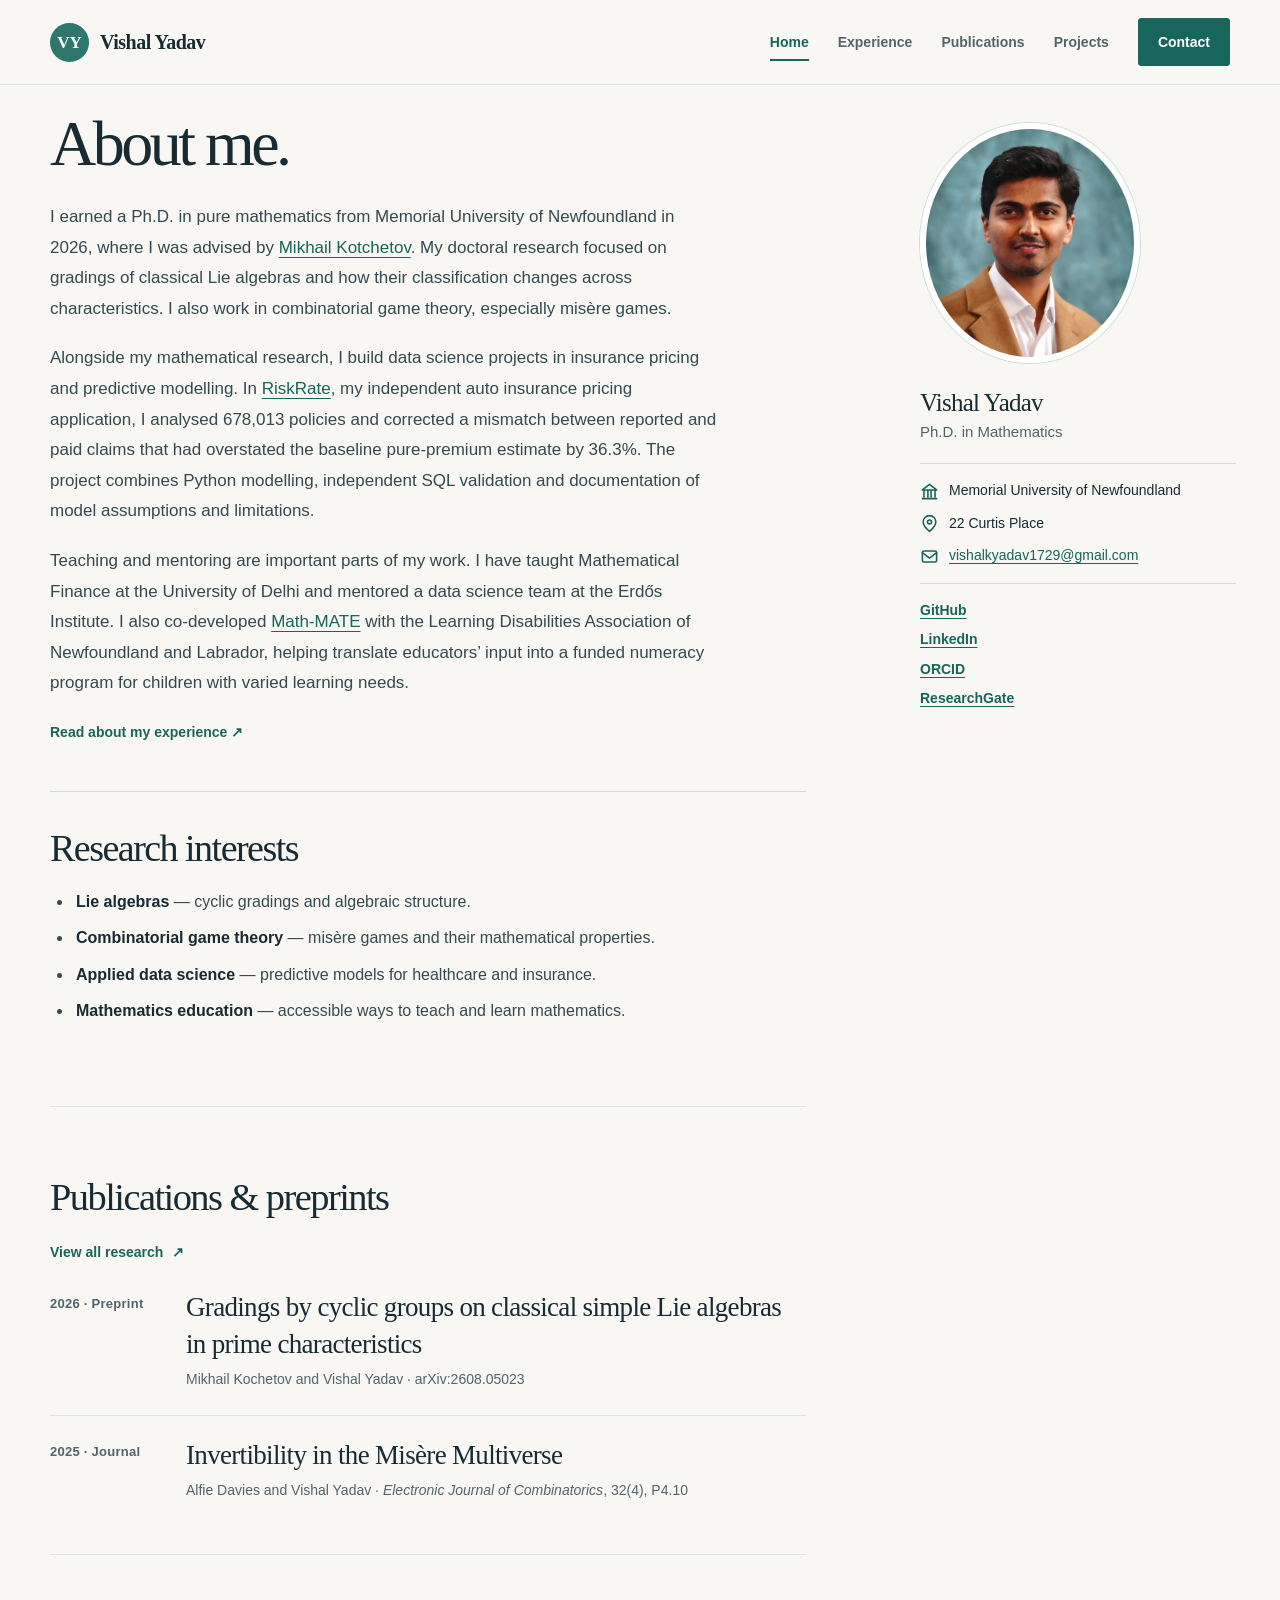
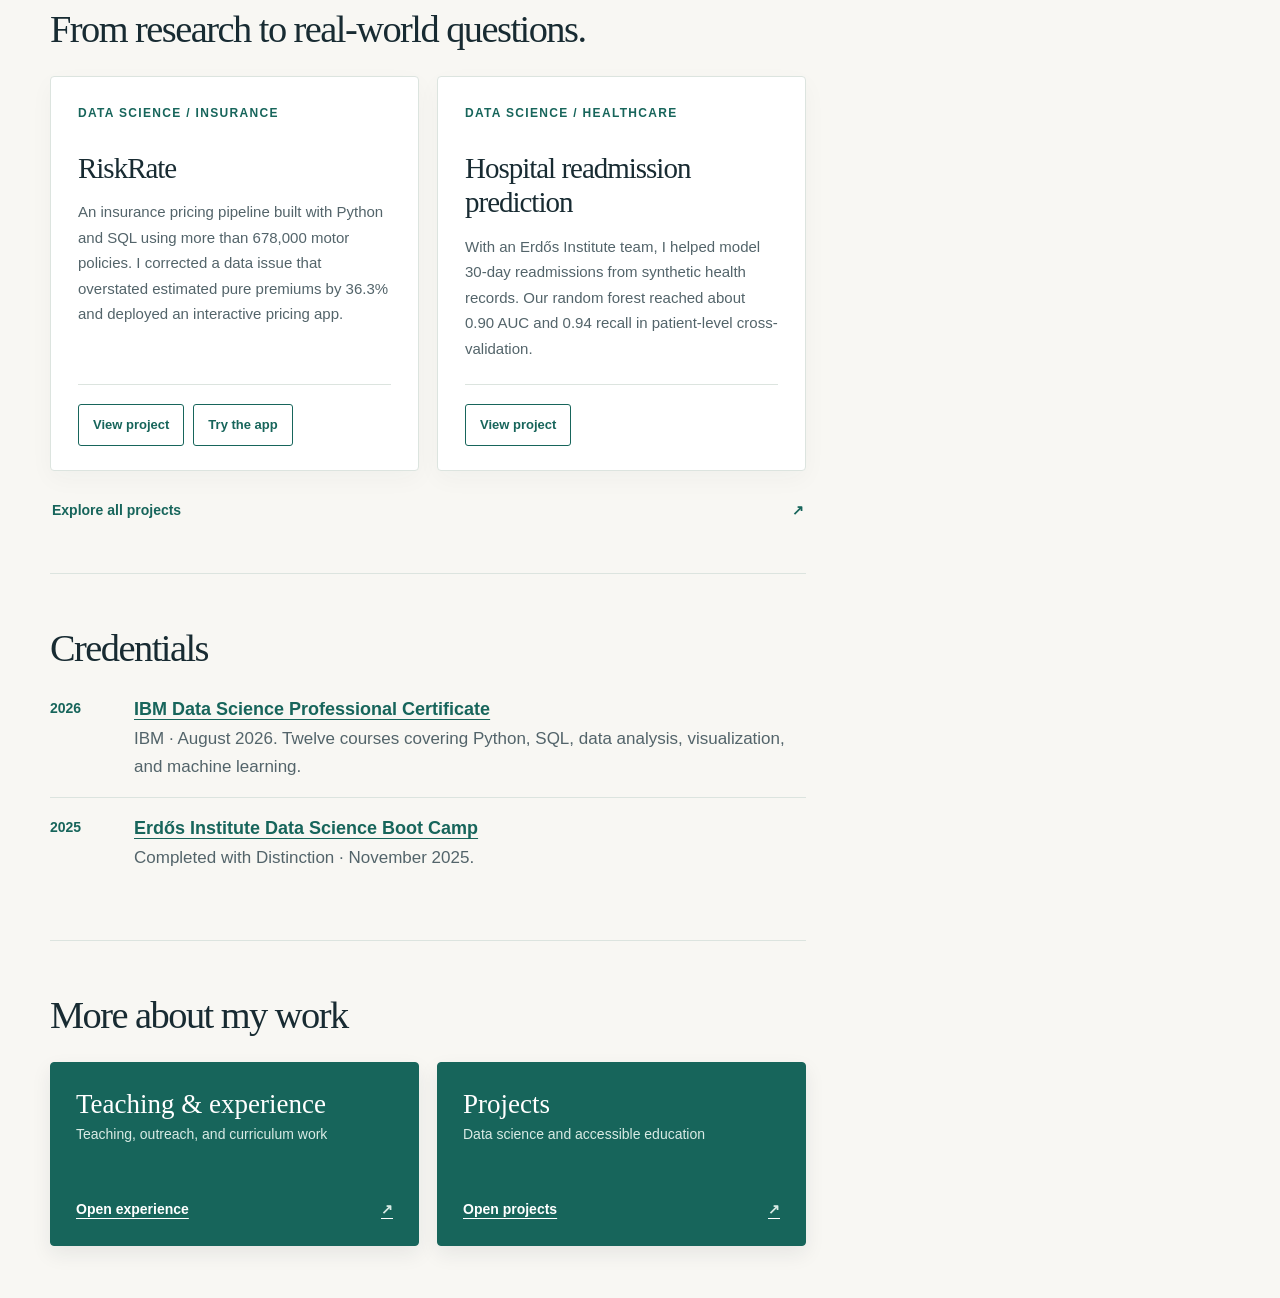
==== index.html @ 4043a249 "commit" ====
<!doctype html>
<html lang="en">
<head>
  <meta charset="utf-8">
  <meta name="viewport" content="width=device-width, initial-scale=1">
  <meta name="description" content="Vishal Yadav is a mathematics researcher, educator, and data scientist working across Lie algebras, game theory, healthcare, and insurance.">
  <title>Vishal Yadav | Mathematics, Data Science &amp; Education</title>
  <meta name="theme-color" content="#f8f7f3">
  <link rel="stylesheet" href="academic.css?v=20261028-right-profile">
</head>
<body>
  <a class="skip-link" href="#main">Skip to content</a>
  <header class="site-header">
    <div class="header-inner container">
      <a class="brand" href="index.html" aria-label="Vishal Yadav, home"><span class="brand-mark">VY</span><span class="brand-name">Vishal Yadav</span></a>
      <nav class="main-nav" aria-label="Main navigation">
        <a href="index.html" aria-current="page">Home</a>
        <a href="about.html">Experience</a>
        <a href="education.html">Publications</a>
        <a href="projects.html">Projects</a>
        <a class="nav-contact" href="contact.html">Contact</a>
      </nav>
    </div>
  </header>

  <main id="main">
    <div class="home-layout container">
        <aside class="hero-profile" aria-label="Vishal Yadav's profile and contact details">
          <figure class="hero-portrait"><img src="vish.jpg" alt="Portrait of Vishal Yadav" width="240" height="240" fetchpriority="high"></figure>
          <div class="hero-profile-details">
            <h2>Vishal Yadav</h2>
            <p class="profile-degree">Ph.D. in Mathematics</p>
            <ul class="profile-facts">
              <li><svg viewBox="0 0 24 24" aria-hidden="true"><path d="m3 10 9-7 9 7M3 10h18M5 10v9m5-9v9m4-9v9m5-9v9M3 21h18"/></svg><span>Memorial University of Newfoundland</span></li>
              <li><svg viewBox="0 0 24 24" aria-hidden="true"><path d="M20 10c0 5-8 12-8 12S4 15 4 10a8 8 0 1 1 16 0Z"/><circle cx="12" cy="10" r="2.5"/></svg><span>22 Curtis Place</span></li>
              <li><svg viewBox="0 0 24 24" aria-hidden="true"><rect x="3" y="5" width="18" height="14" rx="2"/><path d="m3 7 9 7 9-7"/></svg><a href="mailto:vishalkyadav1729@gmail.com">vishalkyadav1729@gmail.com</a></li>
            </ul>
            <nav class="profile-social" aria-label="Online profiles">
              <a href="https://github.com/vishalyadav1729" target="_blank" rel="noopener noreferrer">GitHub</a>
              <a href="https://www.linkedin.com/in/vishal-yadav1729/" target="_blank" rel="noopener noreferrer">LinkedIn</a>
              <a href="https://orcid.org/0009-0005-4583-9429" target="_blank" rel="noopener noreferrer">ORCID</a>
              <a href="https://www.researchgate.net/profile/Vishal-Yadav-47" target="_blank" rel="noopener noreferrer">ResearchGate</a>
            </nav>
          </div>
        </aside>
      <div class="home-content">
        <section class="hero-wrap" aria-labelledby="about-title">
          <div class="hero">
        <div class="hero-copy">
          <h1 id="about-title">About me.</h1>
          <div class="hero-bio">
            <p>I earned a Ph.D. in pure mathematics from Memorial University of Newfoundland in 2026, where I was advised by <a href="https://www.math.mun.ca/~mikhail/" target="_blank" rel="noopener noreferrer">Mikhail Kotchetov</a>. My doctoral research focused on gradings of classical Lie algebras and how their classification changes across characteristics. I also work in combinatorial game theory, especially misère games.</p>
            <p>Alongside my mathematical research, I build data science projects in insurance pricing and predictive modelling. In <a href="https://riskrate.streamlit.app/" target="_blank" rel="noopener noreferrer">RiskRate</a>, my independent auto insurance pricing application, I analysed 678,013 policies and corrected a mismatch between reported and paid claims that had overstated the baseline pure-premium estimate by 36.3%. The project combines Python modelling, independent SQL validation and documentation of model assumptions and limitations.</p>
            <p>Teaching and mentoring are important parts of my work. I have taught Mathematical Finance at the University of Delhi and mentored a data science team at the Erdős Institute. I also co-developed <a href="https://mathmate.ldanl.ca/" target="_blank" rel="noopener noreferrer">Math-MATE</a> with the Learning Disabilities Association of Newfoundland and Labrador, helping translate educators’ input into a funded numeracy program for children with varied learning needs.</p>
          </div>
          <a class="text-link hero-more" href="about.html">Read about my experience <span aria-hidden="true">↗</span></a>
          <section class="hero-interests" aria-labelledby="interests-title">
            <h2 id="interests-title">Research interests</h2>
            <ul>
              <li><strong>Lie algebras</strong> — cyclic gradings and algebraic structure.</li>
              <li><strong>Combinatorial game theory</strong> — misère games and their mathematical properties.</li>
              <li><strong>Applied data science</strong> — predictive models for healthcare and insurance.</li>
              <li><strong>Mathematics education</strong> — accessible ways to teach and learn mathematics.</li>
            </ul>
          </section>
        </div>
          </div>
        </section>

    <div class="home-container">
      <section class="home-section" aria-labelledby="publications-title">
        <div class="section-aside"><h2 id="publications-title">Publications &amp; preprints</h2><a class="aside-link" href="education.html">View all research <span aria-hidden="true">↗</span></a></div>
        <div class="section-main publication-list"><article class="publication-row"><span class="publication-date">2026 · Preprint</span><div><h3><a href="https://arxiv.org/abs/2608.05023" target="_blank" rel="noopener noreferrer">Gradings by cyclic groups on classical simple Lie algebras in prime characteristics</a></h3><p>Mikhail Kochetov and Vishal Yadav · arXiv:2608.05023</p></div></article><article class="publication-row"><span class="publication-date">2025 · Journal</span><div><h3><a href="https://www.combinatorics.org/ojs/index.php/eljc/article/view/v32i4p10" target="_blank" rel="noopener noreferrer">Invertibility in the Misère Multiverse</a></h3><p>Alfie Davies and Vishal Yadav · <i>Electronic Journal of Combinatorics</i>, 32(4), P4.10</p></div></article></div>
      </section>

      <section class="home-section work-section" id="selected-work" aria-labelledby="work-title">
        <div class="section-aside"><h2 id="work-title">From research to real-world questions.</h2></div>
        <div class="section-main work-grid">
          <article class="work-card"><p class="card-type">Data science / Insurance</p><h3>RiskRate</h3><p>An insurance pricing pipeline built with Python and SQL using more than 678,000 motor policies. I corrected a data issue that overstated estimated pure premiums by 36.3% and deployed an interactive pricing app.</p><div class="card-links"><a class="button button-secondary" href="https://github.com/vishalyadav1729/auto-insurance-pricing" target="_blank" rel="noopener noreferrer">View project</a><a class="button button-secondary" href="https://riskrate.streamlit.app/" target="_blank" rel="noopener noreferrer">Try the app</a></div></article>
          <article class="work-card"><p class="card-type">Data science / Healthcare</p><h3>Hospital readmission prediction</h3><p>With an Erdős Institute team, I helped model 30-day readmissions from synthetic health records. Our random forest reached about 0.90 AUC and 0.94 recall in patient-level cross-validation.</p><div class="card-links"><a class="button button-secondary" href="https://github.com/Erdos-Projects/fall-2025-patient-risk-identification" target="_blank" rel="noopener noreferrer">View project</a></div></article>
          <a class="work-more" href="projects.html"><span>Explore all projects</span><span aria-hidden="true">↗</span></a>
        </div>
      </section>

      <section class="home-section credentials-section" aria-labelledby="credentials-title">
        <div class="section-aside"><h2 id="credentials-title">Credentials</h2></div>
        <div class="section-main credential-list"><div><span class="credential-year">2026</span><p><strong><a href="https://coursera.org/share/ab4e0356fe9e3edccf27f408b512e5dd" target="_blank" rel="noopener noreferrer">IBM Data Science Professional Certificate</a></strong><br>IBM · August 2026. Twelve courses covering Python, SQL, data analysis, visualization, and machine learning.</p></div><div><span class="credential-year">2025</span><p><strong><a href="https://www.erdosinstitute.org/certificates/fall-2025/data-science-boot-camp/vishal-yadav/96dfc7ea-9feb-4738-9ed8-773807571219" target="_blank" rel="noopener noreferrer">Erdős Institute Data Science Boot Camp</a></strong><br>Completed with Distinction · November 2025.</p></div></div>
      </section>

      <section class="home-section explore-section" aria-labelledby="explore-title">
        <div class="section-aside"><h2 id="explore-title">More about my work</h2></div>
        <div class="section-main more-links">
          <a href="about.html"><strong>Teaching &amp; experience</strong><span>Teaching, outreach, and curriculum work</span><span class="more-link-action">Open experience <span aria-hidden="true">↗</span></span></a>
          <a href="projects.html"><strong>Projects</strong><span>Data science and accessible education</span><span class="more-link-action">Open projects <span aria-hidden="true">↗</span></span></a>
        </div>
      </section>

    </div>
      </div>
    </div>

  </main>

</body>
</html>
---- academic.css ----
:root {
  --ink: #1e2b32;
  --muted: #52626b;
  --accent: #21665f;
  --line: #dce4e3;
  --soft: #f5f8f7;
  --serif: Georgia, "Times New Roman", serif;
  --sans: -apple-system, BlinkMacSystemFont, "Segoe UI", Arial, sans-serif;
}

* { box-sizing: border-box; }
html { scroll-behavior: smooth; scroll-padding-top: 100px; }
body { margin: 0; background: #fff; color: var(--ink); font-family: var(--sans); font-size: 17px; line-height: 1.65; }
a { color: var(--accent); }
a:hover { color: #164c47; }
img { max-width: 100%; }
.container { width: min(100% - 40px, 1080px); margin-inline: auto; }
:focus-visible { outline: 3px solid #d5a645; outline-offset: 3px; }
.skip-link { position: absolute; left: 16px; top: -60px; z-index: 20; padding: 9px 12px; color: #fff; background: var(--ink); }
.skip-link:focus { top: 12px; }

.site-header { border-bottom: 1px solid var(--line); background: #fff; }
.header-inner { min-height: 76px; display: flex; justify-content: space-between; align-items: center; gap: 28px; }
.brand { color: var(--ink); text-decoration: none; white-space: nowrap; }
.brand-mark { display: none; }
.brand-name { font-family: var(--serif); font-size: 23px; font-weight: 700; letter-spacing: -.025em; }
.main-nav { display: flex; flex-wrap: wrap; justify-content: flex-end; align-items: center; gap: 27px; }
.main-nav a { color: var(--muted); font-size: 14px; font-weight: 600; text-decoration: none; }
.main-nav a:hover, .main-nav a[aria-current="page"] { color: var(--accent); }
.main-nav .nav-contact { color: var(--accent); }

/* The home page follows a traditional academic profile: portrait, biography, papers. */
.home-container { padding-bottom: 68px; }
.academic-profile { display: grid; grid-template-columns: 200px minmax(0, 1fr); align-items: center; gap: 52px; padding: 62px 0 57px; }
.profile-photo { display: block; width: 200px; height: 250px; object-fit: cover; object-position: center 24%; border-radius: 4px; }
.profile-copy { max-width: 700px; }
h1, h2, h3, p { margin-top: 0; }
h1, h2, h3 { font-family: var(--serif); }
.profile-copy h1 { margin: 0 0 8px; font-size: clamp(43px, 5vw, 62px); font-weight: 400; letter-spacing: -.045em; line-height: 1.12; }
.profile-role { margin: 0 0 15px; color: var(--ink); font-size: 19px; font-weight: 600; }
.profile-summary { margin: 0 0 22px; color: var(--muted); font-size: 17px; }
.profile-links { display: flex; flex-wrap: wrap; gap: 20px; }
.profile-links a { font-size: 14px; font-weight: 700; text-underline-offset: 4px; }
.page-hero .profile-links a { font-size: 16px; }
.academic-section { display: grid; grid-template-columns: 200px minmax(0, 1fr); gap: 52px; padding: 39px 0 42px; border-top: 1px solid var(--line); }
.academic-section h2 { margin: 0; font-size: 27px; line-height: 1.3; font-weight: 400; }
.section-body { max-width: 760px; }
.section-body p { margin: 0 0 16px; color: #394950; line-height: 1.8; }
.section-body p a { text-underline-offset: 3px; }
.section-body p:last-child { margin-bottom: 0; }
.section-heading h2 { margin-bottom: 14px; }
.section-heading a { font-size: 14px; font-weight: 700; text-decoration: none; }
.section-heading a:hover { text-decoration: underline; }
.publication-row { display: grid; grid-template-columns: 85px minmax(0, 1fr); gap: 18px; padding: 0 0 23px; margin-bottom: 23px; border-bottom: 1px solid var(--line); }
.publication-row:last-child { margin-bottom: 0; border-bottom: 0; padding-bottom: 0; }
.publication-date { color: var(--muted); font-size: 14px; padding-top: 5px; }
.publication-row h3 { margin: 0 0 7px; font-size: 22px; font-weight: 400; line-height: 1.35; }
.publication-row h3 a { color: var(--ink); text-decoration: none; }
.publication-row h3 a:hover { color: var(--accent); text-decoration: underline; }
.publication-row p { margin: 0; font-size: 14px; color: var(--muted); line-height: 1.6; }
.more-links { display: grid; grid-template-columns: repeat(2, minmax(0, 1fr)); gap: 22px; }
.more-links a { display: flex; flex-direction: column; gap: 4px; color: var(--ink); text-decoration: none; }
.more-links a:hover strong { color: var(--accent); }
.more-links strong { font-family: var(--serif); font-size: 20px; font-weight: 400; }
.more-links span { color: var(--muted); font-size: 14px; }

/* Shared interior pages. */
.page-hero { padding: 57px 0 43px; border-bottom: 1px solid var(--line); }
.section-kicker { margin: 0 0 13px; color: var(--accent); font-size: 13px; font-weight: 700; letter-spacing: .14em; text-transform: uppercase; }
.page-title { max-width: 830px; margin: 0 0 17px; font-size: clamp(40px, 5vw, 58px); font-weight: 400; line-height: 1.14; letter-spacing: -.04em; }
.page-title em { color: var(--accent); font-weight: 400; }
.page-intro { max-width: 760px; margin: 0; color: var(--muted); font-size: 17px; line-height: 1.8; }
.page-content { padding-block: 47px 85px; }
.prose-grid { display: grid; grid-template-columns: 200px minmax(0, 1fr); gap: 52px; padding: 32px 0; border-bottom: 1px solid var(--line); }
.prose-grid:first-child { padding-top: 0; }
.prose-grid h2 { margin: 0; font-size: 27px; font-weight: 400; }
.prose-grid p { max-width: 760px; margin: 0 0 17px; color: #394950; line-height: 1.8; }
.experience-item { padding: 22px 0 18px; border-top: 1px solid var(--line); }
.experience-item:first-child { padding-top: 0; border-top: 0; }
.experience-item:last-child { padding-bottom: 0; }
.experience-item-head { display: flex; justify-content: space-between; align-items: baseline; gap: 8px 20px; }
.experience-item h3 { margin: 0 0 5px; font-size: 20px; font-weight: 400; line-height: 1.35; }
.experience-item-head span { flex: none; color: var(--muted); font-size: 13px; white-space: nowrap; }
.experience-item .experience-place { margin-bottom: 9px; color: var(--accent); font-size: 14px; font-weight: 600; }
.experience-item p:last-child { margin-bottom: 0; }
.text-link { display: inline-block; color: var(--accent); font-size: 14px; font-weight: 700; text-decoration: none; }
.text-link:hover { text-decoration: underline; }
.project-card .text-link { display: inline-flex; align-items: center; min-height: 44px; padding: 8px 14px; border: 1px solid var(--accent); border-radius: 4px; background: var(--soft); }
.project-card .text-link:hover { color: #fff; background: var(--accent); text-decoration: none; }
.publication-group { margin-bottom: 48px; }
.publication-group h2 { font-size: 30px; font-weight: 400; margin: 0 0 20px; }
.publication-entry { display: grid; grid-template-columns: 100px minmax(0, 1fr); gap: 23px; padding: 23px 0; border-top: 1px solid var(--line); }
.publication-entry:last-child { border-bottom: 1px solid var(--line); }
.entry-year { color: var(--muted); font-size: 14px; padding-top: 4px; }
.publication-entry h3 { margin: 0 0 8px; font-size: 23px; font-weight: 400; line-height: 1.35; }
.publication-entry h3 a { color: var(--ink); text-decoration: none; }
.publication-entry h3 a:hover { color: var(--accent); text-decoration: underline; }
.publication-entry p { margin: 0; color: var(--muted); font-size: 15px; }
.publication-entry .venue { margin-top: 5px; }
.project-grid { display: grid; grid-template-columns: repeat(2, minmax(0, 1fr)); gap: 34px; }
.project-card { padding: 0 0 24px; border-bottom: 1px solid var(--line); }
.project-card h2 { margin: 0 0 12px; font-size: 27px; font-weight: 400; line-height: 1.25; }
.project-card p:not(.section-kicker) { color: #394950; line-height: 1.8; }
.project-card p.project-award { margin: 0 0 12px; color: var(--accent); font-size: 14px; font-weight: 700; line-height: 1.5; }
.project-card p.project-award + p { margin-top: 0; }
.contact-page { min-height: 100vh; display: flex; flex-direction: column; }
.contact-page main { flex: 1; }
.contact-details { padding-top: 34px; }
.contact-primary { padding: 34px 38px 37px; background: var(--soft); border-left: 3px solid var(--accent); }
.contact-primary .section-kicker { margin-bottom: 8px; }
.contact-email { display: flex; justify-content: space-between; align-items: center; gap: 20px; width: 100%; color: var(--ink); font-family: var(--serif); font-size: clamp(27px, 3vw, 37px); text-decoration: none; }
.contact-email:hover { color: var(--accent); }
.contact-profiles { display: grid; grid-template-columns: repeat(2, minmax(0, 1fr)); gap: 18px; margin-top: 18px; }
.contact-profile { display: flex; justify-content: space-between; align-items: center; gap: 16px; padding: 23px 27px; border: 1px solid var(--line); color: var(--ink); text-decoration: none; }
.contact-profile:hover { border-color: var(--accent); color: var(--accent); }
.contact-profile strong { display: block; font-family: var(--serif); font-size: 24px; font-weight: 400; }
.contact-profile small { display: block; color: var(--muted); font-size: 14px; }


@media (max-width: 700px) {
  .container { width: min(100% - 32px, 1080px); }
  .header-inner { align-items: flex-start; flex-direction: column; gap: 8px; padding-block: 15px; }
  .main-nav { justify-content: flex-start; gap: 8px 14px; }
  .main-nav a { font-size: 13px; }
  .academic-profile { grid-template-columns: 140px minmax(0, 1fr); gap: 26px; padding: 42px 0; }
  .profile-photo { width: 140px; height: 175px; }
  .profile-copy h1 { font-size: 39px; }
  .profile-role { font-size: 16px; }
  .profile-summary { font-size: 15px; margin-bottom: 10px; }
  .academic-section, .prose-grid { grid-template-columns: 1fr; gap: 17px; padding-block: 30px; }
  .academic-section h2 { font-size: 25px; }
  .page-hero { padding-top: 42px; }
  .page-content { padding-block: 34px 65px; }
  .project-grid { grid-template-columns: 1fr; gap: 27px; }
  .contact-profiles { grid-template-columns: 1fr; }
}
@media (max-width: 480px) {
  .academic-profile { grid-template-columns: 110px minmax(0, 1fr); gap: 17px; align-items: start; }
  .profile-photo { width: 110px; height: 140px; }
  .profile-copy h1 { font-size: 32px; }
  .profile-links { gap: 7px 13px; }
  .profile-links a { font-size: 13px; }
  .contact-primary { padding: 25px; }
  .contact-email { gap: 12px; font-size: 22px; }
  .publication-row, .publication-entry { grid-template-columns: 1fr; gap: 6px; }
  .experience-item-head { flex-direction: column; align-items: flex-start; gap: 0; }
  .experience-item-head span { margin-bottom: 5px; }
  .more-links { grid-template-columns: 1fr; }
}
@media (prefers-reduced-motion: reduce) { html { scroll-behavior: auto; } }

/* 2026 portfolio refresh */
:root {
  --ink: #182b32;
  --muted: #53646a;
  --accent: #17655b;
  --line: #dce4df;
  --soft: #f1f5f0;
  --paper: #f8f7f3;
}
body { background: var(--paper); line-height: 1.6; }
.container { width: min(100% - 64px, 1180px); }
a { text-underline-offset: 4px; }

/* Navigation */
.site-header { position: sticky; top: 0; z-index: 10; background: var(--paper); }
.header-inner { min-height: 84px; }
.brand { display: inline-flex; align-items: center; gap: 11px; }
.brand-mark { display: flex; align-items: center; justify-content: center; flex: none; width: 39px; height: 39px; border-radius: 50%; background: #2d776c; color: #fff; font-family: var(--serif); font-size: 17px; font-weight: 700; line-height: 1; }
.brand-name { font-size: 20px; }
.main-nav { gap: 29px; }
.main-nav a { position: relative; font-size: 14px; font-weight: 600; }
.main-nav a[aria-current="page"]::after { content: ""; position: absolute; height: 2px; background: var(--accent); left: 0; right: 0; bottom: -8px; }
.main-nav .nav-contact { display: inline-flex; align-items: center; justify-content: center; min-height: 48px; padding: 11px 19px; border: 1px solid var(--accent); border-radius: 3px; background: var(--accent); color: #fff; }
.main-nav .nav-contact:hover { background: #104b44; color: #fff; }
.main-nav .nav-contact[aria-current="page"]::after { display: none; }

/* Homepage introduction */
.home-layout { display: grid; grid-template-columns: minmax(0, 1fr) 360px; align-items: start; gap: clamp(38px, 5vw, 70px); }
.home-content { grid-column: 1; grid-row: 1; min-width: 0; }
.hero-wrap { position: relative; border-bottom: 1px solid var(--line); }
.hero { position: relative; padding-block: 24px 82px; }
.eyebrow { margin: 0 0 22px; color: var(--accent); font-size: 13px; font-weight: 800; letter-spacing: .13em; line-height: 1.5; text-transform: uppercase; }
.hero-copy h1 { margin: 0 0 24px; font-size: clamp(48px, 5vw, 64px); font-weight: 400; line-height: 1.08; letter-spacing: -.055em; }
.hero-bio p { max-width: 670px; margin: 0 0 19px; color: #354a4e; font-size: 17px; line-height: 1.8; }
.hero-more { margin-top: 3px; }
.hero-interests { margin-top: 46px; padding-top: 34px; border-top: 1px solid #cbdcd4; }
.hero-interests .eyebrow { margin-bottom: 9px; }
.hero-interests h2 { margin: 0 0 17px; font-size: clamp(29px, 3vw, 38px); font-weight: 400; letter-spacing: -.04em; line-height: 1.2; }
.hero-interests ul { margin: 0; padding-left: 23px; }
.hero-interests li { padding-left: 3px; margin-bottom: 10px; color: #354a4e; font-size: 16px; line-height: 1.65; }
.hero-interests li:last-child { margin-bottom: 0; }
.hero-interests strong { color: var(--ink); }
.button { display: inline-flex; justify-content: center; align-items: center; gap: 24px; min-height: 48px; padding: 11px 19px; border: 1px solid var(--accent); border-radius: 3px; font-size: 14px; font-weight: 700; line-height: 1.35; text-decoration: none; transition: background-color .18s ease, color .18s ease, transform .18s ease; }
.button:hover { transform: translateY(-2px); }
.button-primary { background: var(--accent); color: #fff; }
.button-primary:hover { background: #104b44; color: #fff; }
.button-secondary { color: var(--accent); background: transparent; }
.button-secondary:hover { background: #dcebe4; }
.hero-profile { position: sticky; top: 100px; z-index: 1; grid-column: 2; grid-row: 1; width: 100%; min-width: 0; max-height: calc(100vh - 116px); max-height: calc(100dvh - 116px); margin-top: 16px; padding: 22px; overflow-y: auto; scrollbar-width: thin; background: var(--paper); transform: translateX(max(28px, calc(50vw - 614px))); }
.hero-portrait { width: 220px; max-width: 100%; margin: 0 0 24px; }
.hero-portrait img { display: block; width: 100%; aspect-ratio: 1; object-fit: cover; object-position: center 29%; border: 6px solid #fff; border-radius: 50%; box-shadow: 0 0 0 1px #cbdcd4; }
.hero-profile-details h2 { margin: 0 0 2px; font-size: 25px; font-weight: 400; letter-spacing: -.03em; line-height: 1.25; }
.profile-degree { margin: 0 0 19px; color: var(--muted); font-size: 15px; }
.profile-facts { display: grid; gap: 13px; margin: 0; padding: 17px 0; border-top: 1px solid #cbdcd4; border-bottom: 1px solid #cbdcd4; list-style: none; }
.profile-facts li { display: flex; align-items: center; gap: 10px; color: var(--ink); font-size: 14px; line-height: 1.4; white-space: nowrap; }
.profile-facts svg { display: block; flex: none; width: 19px; height: 19px; color: var(--accent); fill: none; stroke: currentColor; stroke-width: 2; stroke-linecap: round; stroke-linejoin: round; }
.profile-facts a, .profile-social a { color: var(--accent); text-underline-offset: 3px; }
.profile-social { display: grid; gap: 7px; padding-top: 15px; }
.profile-social a { width: fit-content; font-size: 14px; font-weight: 700; }

/* Homepage sections */
.home-container { padding-block: 16px 0; }
.home-layout .home-section { display: block; padding-block: 52px; }
.home-layout .section-aside { margin-bottom: 24px; }
.home-layout .section-aside h2 { max-width: 650px; }
.home-section { display: grid; grid-template-columns: minmax(205px, .32fr) minmax(0, .68fr); gap: clamp(40px, 6vw, 88px); padding-block: 62px; border-bottom: 1px solid var(--line); scroll-margin-top: 25px; }
.home-section:last-child { border-bottom: 0; }
.section-aside .eyebrow { margin-bottom: 15px; }
.section-aside h2 { max-width: 310px; margin: 0; font-size: clamp(30px, 3vw, 40px); font-weight: 400; line-height: 1.17; letter-spacing: -.04em; }
.section-main { min-width: 0; }
.prose p { margin: 0 0 18px; color: #354a4e; font-size: 17px; line-height: 1.78; }
.aside-link { display: inline-flex; align-items: center; gap: 9px; color: var(--accent); font-size: 14px; font-weight: 750; text-decoration: none; }
.aside-link:hover { text-decoration: underline; }
.aside-link { margin-top: 21px; }
.work-grid { display: grid; grid-template-columns: repeat(2, minmax(0, 1fr)); gap: 18px; }
.work-card { display: flex; flex-direction: column; min-width: 0; padding: 27px 27px 24px; border: 1px solid var(--line); border-radius: 4px; background: #fff; box-shadow: 0 8px 24px rgba(24,43,50,.035); }
.work-card .card-type { margin: 0 0 29px; color: var(--accent); font-size: 12px; font-weight: 800; letter-spacing: .11em; line-height: 1.5; text-transform: uppercase; }
.work-card h3 { margin: 0 0 14px; font-size: 29px; font-weight: 400; line-height: 1.18; letter-spacing: -.035em; }
.work-card > p:not(.card-type) { margin: 0 0 23px; color: var(--muted); font-size: 15px; line-height: 1.7; }
.card-links { display: flex; flex-wrap: wrap; gap: 9px; margin-top: auto; padding-top: 19px; border-top: 1px solid var(--line); }
.card-links .button { min-height: 42px; padding: 8px 14px; font-size: 13px; }
.card-links .button:hover { text-decoration: none; }
.work-more { display: flex; justify-content: space-between; gap: 20px; grid-column: 1 / -1; padding: 10px 2px 0; color: var(--accent); font-size: 14px; font-weight: 750; text-decoration: none; }
.work-more:hover { text-decoration: underline; }
.publication-row { grid-template-columns: 110px minmax(0, 1fr); gap: 26px; padding: 21px 0 24px; margin: 0; border-top: 1px solid var(--line); border-bottom: 0; }
.publication-row:first-child { padding-top: 0; border-top: 0; }
.publication-row:last-child { border-bottom: 0; padding-bottom: 0; }
.publication-date { font-size: 13px; font-weight: 700; letter-spacing: .02em; }
.publication-row h3 { font-size: clamp(21px, 2.2vw, 27px); letter-spacing: -.025em; }
.publication-row p { font-size: 14px; line-height: 1.55; }
.credential-list > div { display: grid; grid-template-columns: 60px 1fr; gap: 24px; padding: 16px 0; border-top: 1px solid var(--line); }
.credential-list > div:first-child { padding-top: 0; border-top: 0; }
.credential-list p { margin: 0; color: var(--muted); font-size: 17px; line-height: 1.65; }
.credential-list strong { color: var(--ink); font-size: 18px; }
.credential-year { padding-top: 2px; color: var(--accent); font-size: 14px; font-weight: 750; }
.more-links { gap: 18px; }
.more-links a { display: flex; flex-direction: column; min-height: 184px; padding: 25px; border: 1px solid var(--accent); border-radius: 4px; background: var(--accent); color: #fff; cursor: pointer; box-shadow: 0 8px 20px rgba(24,43,50,.08); transition: background-color .18s ease, transform .18s ease; }
.more-links a:hover { background: #104b44; color: #fff; transform: translateY(-2px); }
.more-links a:hover strong { color: #fff; }
.more-links strong { font-size: 27px; line-height: 1.2; }
.more-links span { color: #d9ebe5; line-height: 1.5; }
.more-links .more-link-action { display: flex; justify-content: space-between; gap: 12px; margin-top: auto; padding-top: 18px; color: #fff; font-size: 14px; font-weight: 750; text-decoration: underline; text-underline-offset: 4px; }

/* The same visual language carries through the interior pages. */
.page-hero { padding-block: 65px 46px; }
.page-title { font-size: clamp(45px, 5.8vw, 72px); }
.page-content { padding-block: 47px 90px; }
.prose-grid { grid-template-columns: minmax(205px, .32fr) minmax(0, .68fr); gap: clamp(40px, 6vw, 88px); padding-block: 39px; }
.prose-grid h2 { font-size: 31px; line-height: 1.25; }
.project-grid { gap: 22px; }
.project-card { padding: 30px; border: 1px solid var(--line); border-radius: 4px; background: #fff; }
.project-card h2 { font-size: 31px; }
.project-card .text-link { margin-top: 4px; }
.project-actions { display: flex; flex-wrap: wrap; gap: 10px; }
.contact-primary { border-radius: 4px; }
.contact-profile { background: #fff; border-radius: 4px; }

@media (max-width: 900px) {
  .hero-portrait { width: 200px; }
  .home-section, .prose-grid { grid-template-columns: 220px minmax(0, 1fr); gap: 36px; }
  .work-grid { grid-template-columns: 1fr; }
  .more-links { grid-template-columns: 1fr; }
}
@media (max-width: 850px) {
  .home-layout { display: block; }
  .hero-profile { position: relative; top: auto; max-width: 360px; max-height: none; margin: 36px 0 0; overflow: visible; transform: none; }
  .home-layout .home-section { padding-block: 44px; }
}
@media (max-width: 700px) {
  html { scroll-padding-top: 160px; }
  .container { width: min(100% - 36px, 1180px); }
  .header-inner { min-height: 0; align-items: flex-start; padding-block: 15px; }
  .main-nav { width: 100%; gap: 7px 18px; }
  .main-nav a { font-size: 13px; }
  .main-nav .nav-contact { min-height: 40px; padding: 8px 12px; }
  .hero { padding-block: 24px 57px; }
  .hero-portrait { width: 190px; }
  .home-section, .prose-grid { grid-template-columns: 1fr; gap: 22px; padding-block: 44px; }
  .section-aside h2 { max-width: 560px; }
  .work-grid { grid-template-columns: repeat(2, minmax(0, 1fr)); }
  .more-links { grid-template-columns: repeat(2, minmax(0, 1fr)); }
}
@media (max-width: 520px) {
  .brand-name { font-size: 19px; }
  .hero-copy h1 { font-size: clamp(46px, 11vw, 58px); }
  .hero-bio p { font-size: 16px; }
  .hero-interests { margin-top: 38px; }
  .work-grid { grid-template-columns: 1fr; }
  .more-links { grid-template-columns: 1fr; }
  .publication-row, .publication-entry { grid-template-columns: 1fr; gap: 7px; }
  .credential-list > div { grid-template-columns: 1fr; gap: 2px; }
}
@media (max-width: 420px) { .profile-facts li { font-size: 12px; white-space: normal; } }
@media (prefers-reduced-motion: reduce) { .button, .more-links a { transition: none; } .button:hover, .more-links a:hover { transform: none; } }
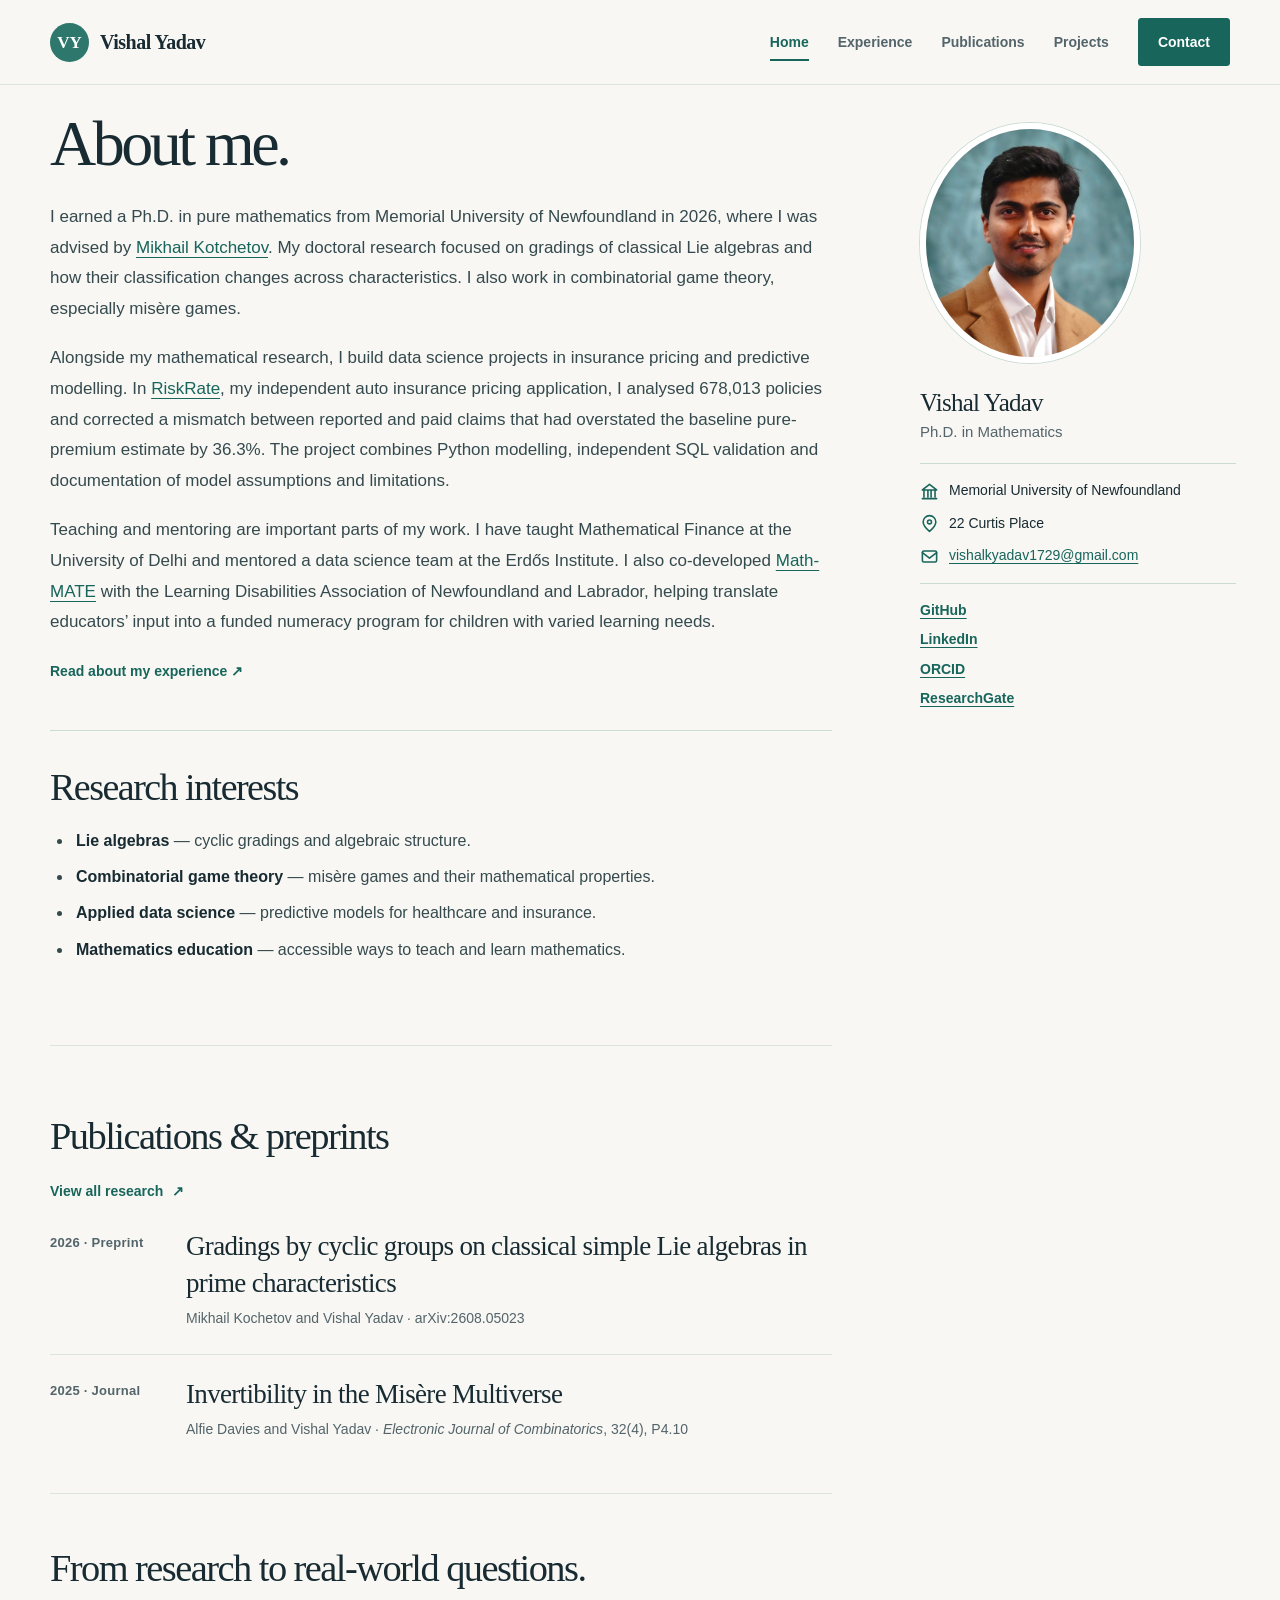
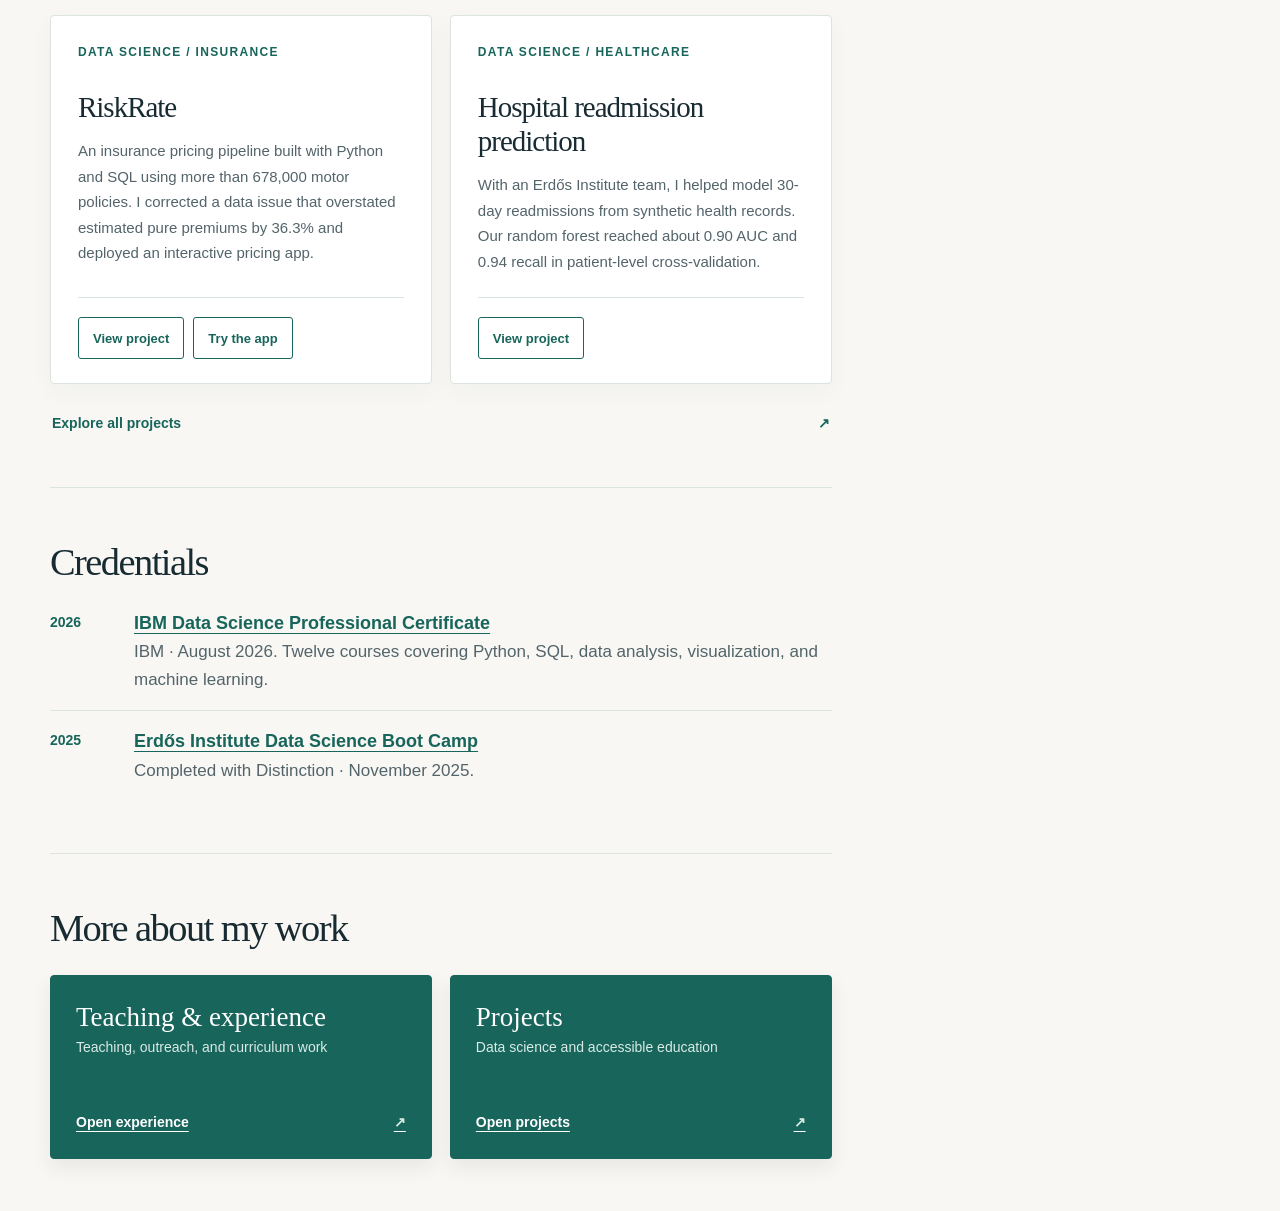
==== commit 65a17272: "commit" ====
--- a/index.html
+++ b/index.html
@@ -6,7 +6,7 @@
   <meta name="description" content="Vishal Yadav is a mathematics researcher, educator, and data scientist working across Lie algebras, game theory, healthcare, and insurance.">
   <title>Vishal Yadav | Mathematics, Data Science &amp; Education</title>
   <meta name="theme-color" content="#f8f7f3">
-  <link rel="stylesheet" href="academic.css?v=20261028-right-profile">
+  <link rel="stylesheet" href="academic.css?v=20261028-wider-bio">
 </head>
 <body>
   <a class="skip-link" href="#main">Skip to content</a>
--- a/academic.css
+++ b/academic.css
@@ -176,13 +176,13 @@
 .main-nav .nav-contact[aria-current="page"]::after { display: none; }
 
 /* Homepage introduction */
-.home-layout { display: grid; grid-template-columns: minmax(0, 1fr) 360px; align-items: start; gap: clamp(38px, 5vw, 70px); }
+.home-layout { display: grid; grid-template-columns: minmax(0, 1fr) 360px; align-items: start; gap: clamp(32px, 3vw, 44px); }
 .home-content { grid-column: 1; grid-row: 1; min-width: 0; }
 .hero-wrap { position: relative; border-bottom: 1px solid var(--line); }
 .hero { position: relative; padding-block: 24px 82px; }
 .eyebrow { margin: 0 0 22px; color: var(--accent); font-size: 13px; font-weight: 800; letter-spacing: .13em; line-height: 1.5; text-transform: uppercase; }
 .hero-copy h1 { margin: 0 0 24px; font-size: clamp(48px, 5vw, 64px); font-weight: 400; line-height: 1.08; letter-spacing: -.055em; }
-.hero-bio p { max-width: 670px; margin: 0 0 19px; color: #354a4e; font-size: 17px; line-height: 1.8; }
+.hero-bio p { margin: 0 0 19px; color: #354a4e; font-size: 17px; line-height: 1.8; }
 .hero-more { margin-top: 3px; }
 .hero-interests { margin-top: 46px; padding-top: 34px; border-top: 1px solid #cbdcd4; }
 .hero-interests .eyebrow { margin-bottom: 9px; }
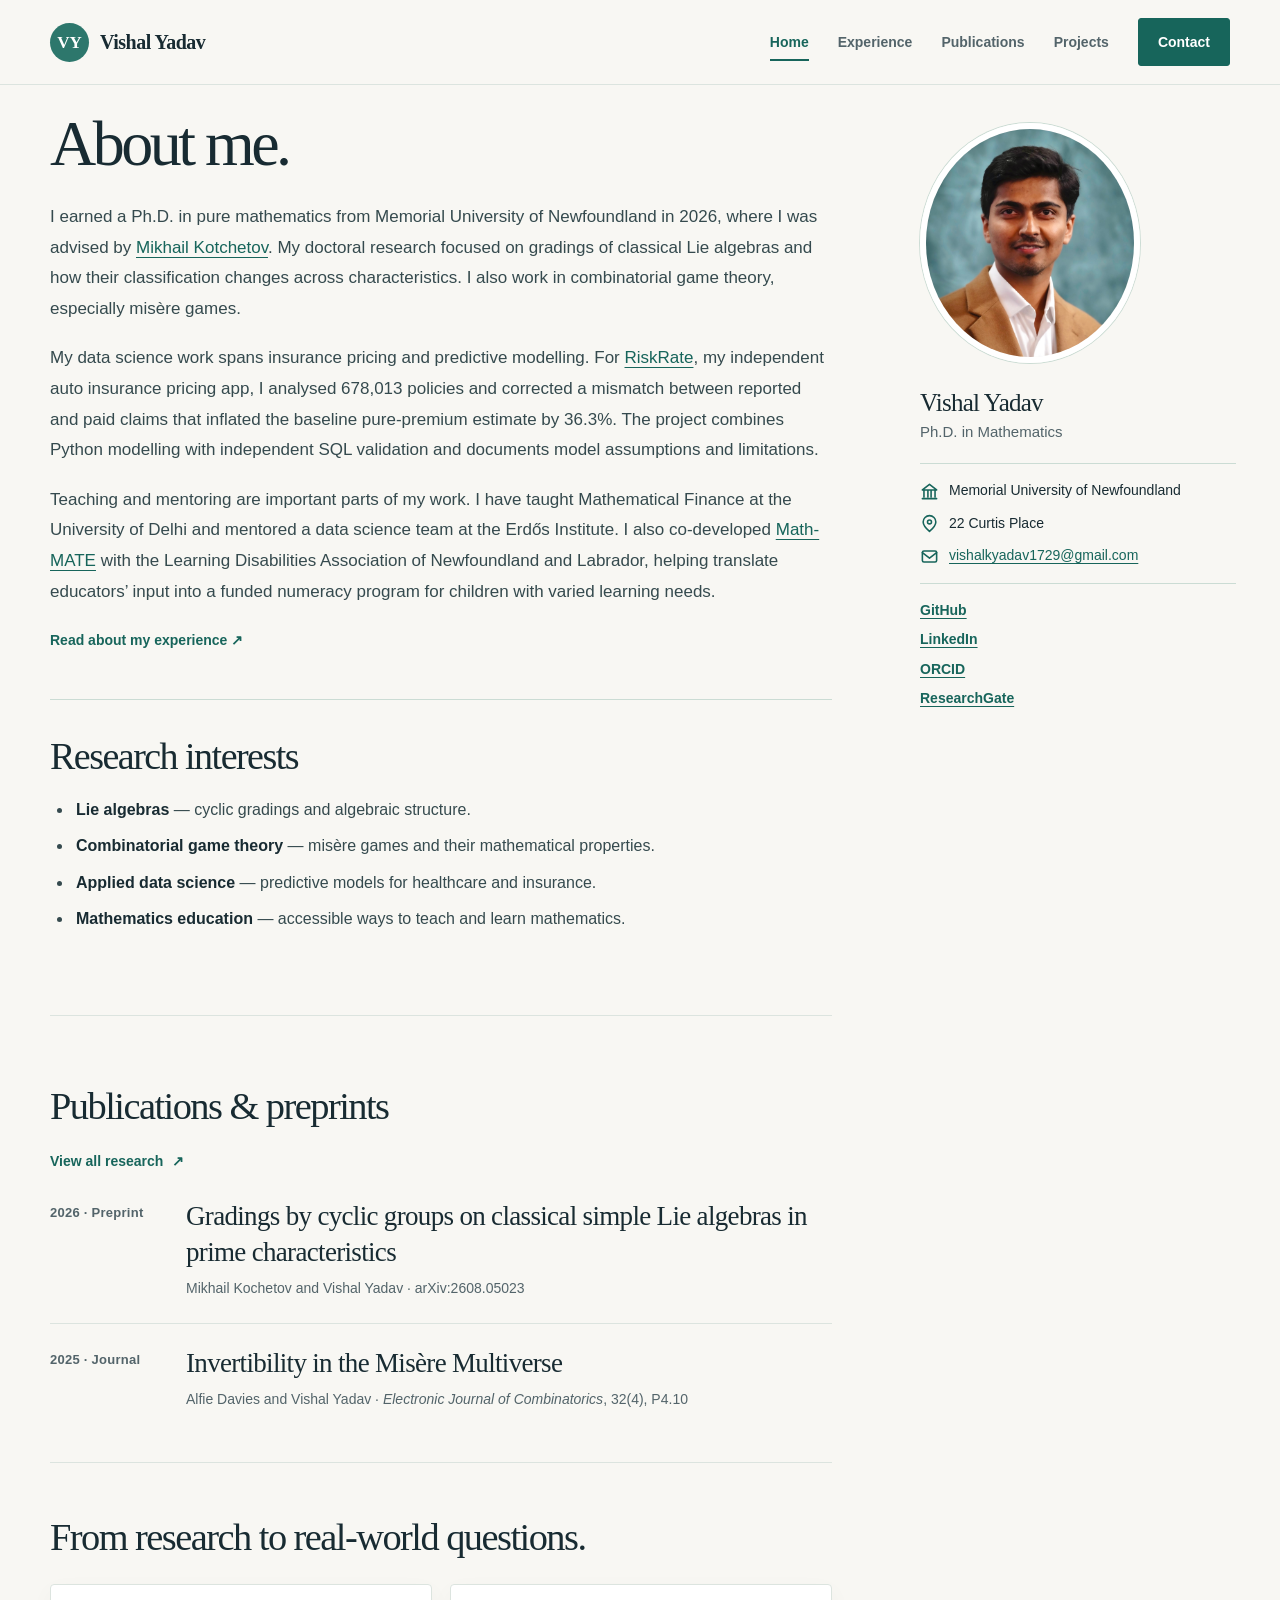
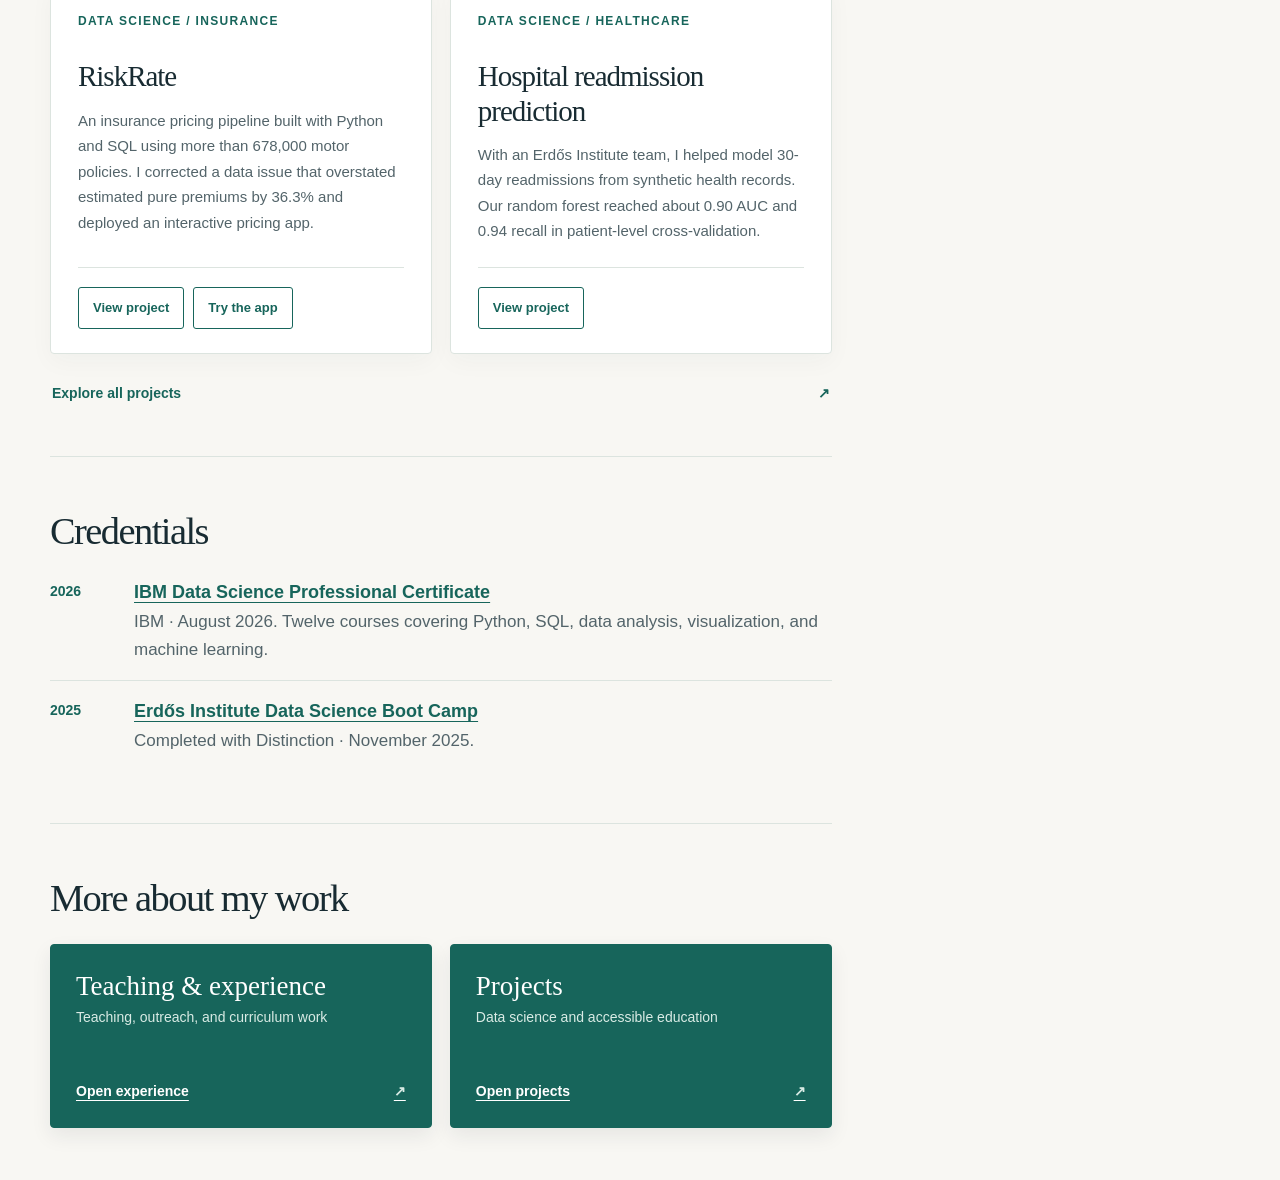
==== commit dc626009: "commit" ====
--- a/index.html
+++ b/index.html
@@ -50,7 +50,7 @@
           <h1 id="about-title">About me.</h1>
           <div class="hero-bio">
             <p>I earned a Ph.D. in pure mathematics from Memorial University of Newfoundland in 2026, where I was advised by <a href="https://www.math.mun.ca/~mikhail/" target="_blank" rel="noopener noreferrer">Mikhail Kotchetov</a>. My doctoral research focused on gradings of classical Lie algebras and how their classification changes across characteristics. I also work in combinatorial game theory, especially misère games.</p>
-            <p>Alongside my mathematical research, I build data science projects in insurance pricing and predictive modelling. In <a href="https://riskrate.streamlit.app/" target="_blank" rel="noopener noreferrer">RiskRate</a>, my independent auto insurance pricing application, I analysed 678,013 policies and corrected a mismatch between reported and paid claims that had overstated the baseline pure-premium estimate by 36.3%. The project combines Python modelling, independent SQL validation and documentation of model assumptions and limitations.</p>
+            <p>My data science work spans insurance pricing and predictive modelling. For <a href="https://riskrate.streamlit.app/" target="_blank" rel="noopener noreferrer">RiskRate</a>, my independent auto insurance pricing app, I analysed 678,013 policies and corrected a mismatch between reported and paid claims that inflated the baseline pure-premium estimate by 36.3%. The project combines Python modelling with independent SQL validation and documents model assumptions and limitations.</p>
             <p>Teaching and mentoring are important parts of my work. I have taught Mathematical Finance at the University of Delhi and mentored a data science team at the Erdős Institute. I also co-developed <a href="https://mathmate.ldanl.ca/" target="_blank" rel="noopener noreferrer">Math-MATE</a> with the Learning Disabilities Association of Newfoundland and Labrador, helping translate educators’ input into a funded numeracy program for children with varied learning needs.</p>
           </div>
           <a class="text-link hero-more" href="about.html">Read about my experience <span aria-hidden="true">↗</span></a>
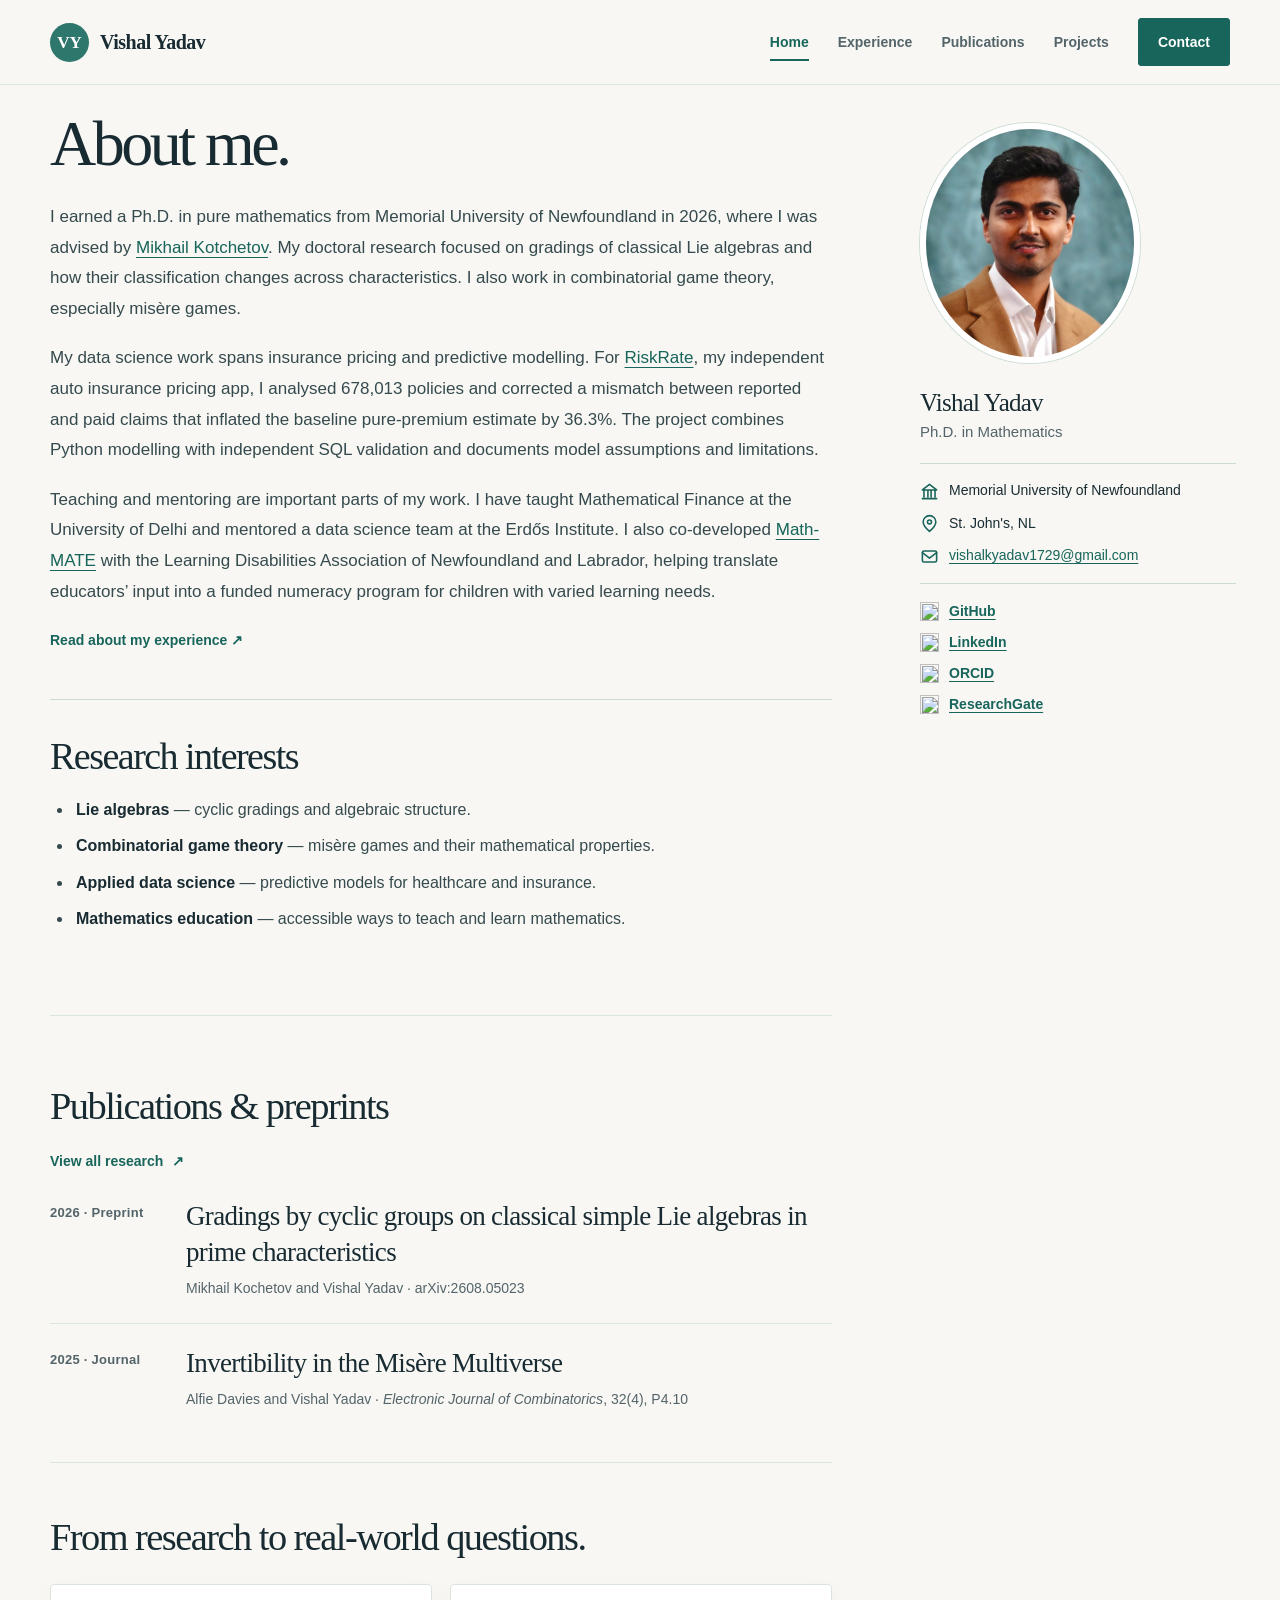
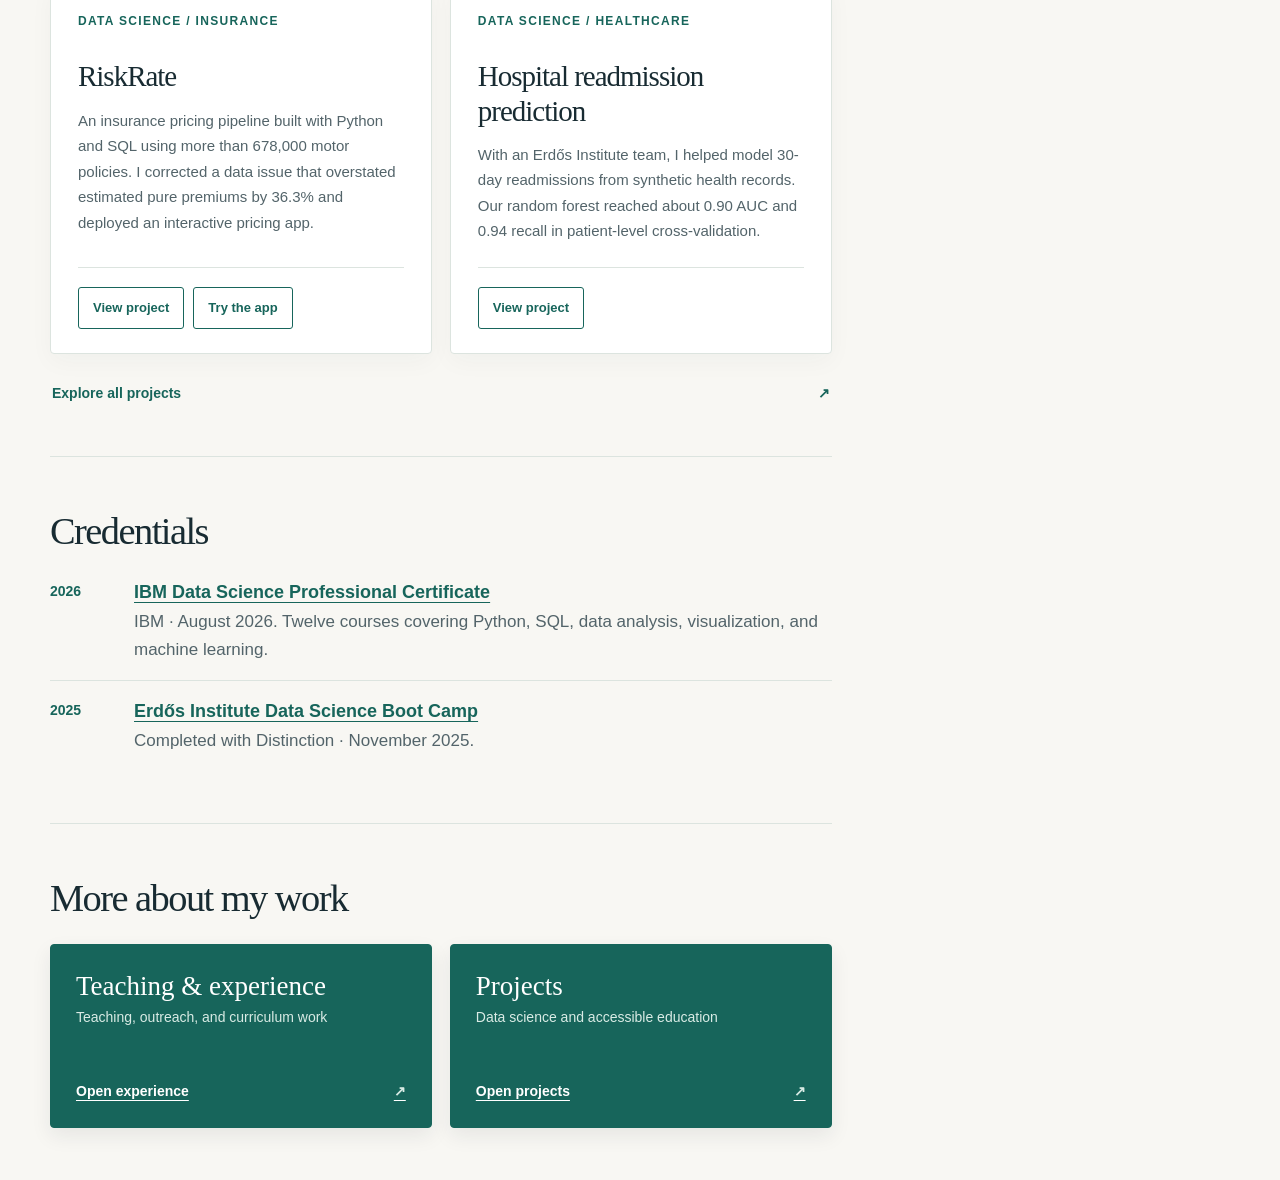
==== commit 0ce422ac: "commit" ====
--- a/index.html
+++ b/index.html
@@ -6,7 +6,7 @@
   <meta name="description" content="Vishal Yadav is a mathematics researcher, educator, and data scientist working across Lie algebras, game theory, healthcare, and insurance.">
   <title>Vishal Yadav | Mathematics, Data Science &amp; Education</title>
   <meta name="theme-color" content="#f8f7f3">
-  <link rel="stylesheet" href="academic.css?v=20261028-wider-bio">
+  <link rel="stylesheet" href="academic.css?v=20261028-profile-icons">
 </head>
 <body>
   <a class="skip-link" href="#main">Skip to content</a>
@@ -32,14 +32,15 @@
             <p class="profile-degree">Ph.D. in Mathematics</p>
             <ul class="profile-facts">
               <li><svg viewBox="0 0 24 24" aria-hidden="true"><path d="m3 10 9-7 9 7M3 10h18M5 10v9m5-9v9m4-9v9m5-9v9M3 21h18"/></svg><span>Memorial University of Newfoundland</span></li>
-              <li><svg viewBox="0 0 24 24" aria-hidden="true"><path d="M20 10c0 5-8 12-8 12S4 15 4 10a8 8 0 1 1 16 0Z"/><circle cx="12" cy="10" r="2.5"/></svg><span>22 Curtis Place</span></li>
+              <li><svg viewBox="0 0 24 24" aria-hidden="true"><path d="M20 10c0 5-8 12-8 12S4 15 4 10a8 8 0 1 1 16 0Z"/><circle cx="12" cy="10" r="2.5"/></svg><span>St. John's, NL</span></li>
               <li><svg viewBox="0 0 24 24" aria-hidden="true"><rect x="3" y="5" width="18" height="14" rx="2"/><path d="m3 7 9 7 9-7"/></svg><a href="mailto:vishalkyadav1729@gmail.com">vishalkyadav1729@gmail.com</a></li>
             </ul>
             <nav class="profile-social" aria-label="Online profiles">
-              <a href="https://github.com/vishalyadav1729" target="_blank" rel="noopener noreferrer">GitHub</a>
-              <a href="https://www.linkedin.com/in/vishal-yadav1729/" target="_blank" rel="noopener noreferrer">LinkedIn</a>
-              <a href="https://orcid.org/0009-0005-4583-9429" target="_blank" rel="noopener noreferrer">ORCID</a>
-              <a href="https://www.researchgate.net/profile/Vishal-Yadav-47" target="_blank" rel="noopener noreferrer">ResearchGate</a>
+              <!-- Brand marks from Font Awesome Free 6.7.2 (CC BY 4.0). -->
+              <a href="https://github.com/vishalyadav1729" target="_blank" rel="noopener noreferrer"><img src="https://cdn.jsdelivr.net/npm/@fortawesome/fontawesome-free@6.7.2/svgs/brands/github.svg" alt="" aria-hidden="true"><span>GitHub</span></a>
+              <a href="https://www.linkedin.com/in/vishal-yadav1729/" target="_blank" rel="noopener noreferrer"><img src="https://cdn.jsdelivr.net/npm/@fortawesome/fontawesome-free@6.7.2/svgs/brands/linkedin.svg" alt="" aria-hidden="true"><span>LinkedIn</span></a>
+              <a href="https://orcid.org/0009-0005-4583-9429" target="_blank" rel="noopener noreferrer"><img src="https://cdn.jsdelivr.net/npm/@fortawesome/fontawesome-free@6.7.2/svgs/brands/orcid.svg" alt="" aria-hidden="true"><span>ORCID</span></a>
+              <a href="https://www.researchgate.net/profile/Vishal-Yadav-47" target="_blank" rel="noopener noreferrer"><img src="https://cdn.jsdelivr.net/npm/@fortawesome/fontawesome-free@6.7.2/svgs/brands/researchgate.svg" alt="" aria-hidden="true"><span>ResearchGate</span></a>
             </nav>
           </div>
         </aside>
--- a/academic.css
+++ b/academic.css
@@ -207,7 +207,9 @@
 .profile-facts svg { display: block; flex: none; width: 19px; height: 19px; color: var(--accent); fill: none; stroke: currentColor; stroke-width: 2; stroke-linecap: round; stroke-linejoin: round; }
 .profile-facts a, .profile-social a { color: var(--accent); text-underline-offset: 3px; }
 .profile-social { display: grid; gap: 7px; padding-top: 15px; }
-.profile-social a { width: fit-content; font-size: 14px; font-weight: 700; }
+.profile-social a { display: inline-flex; align-items: center; gap: 10px; width: fit-content; min-height: 24px; font-size: 14px; font-weight: 700; text-decoration: none; }
+.profile-social img { display: block; flex: none; width: 19px; height: 19px; }
+.profile-social a span { text-decoration: underline; text-underline-offset: 3px; }
 
 /* Homepage sections */
 .home-container { padding-block: 16px 0; }
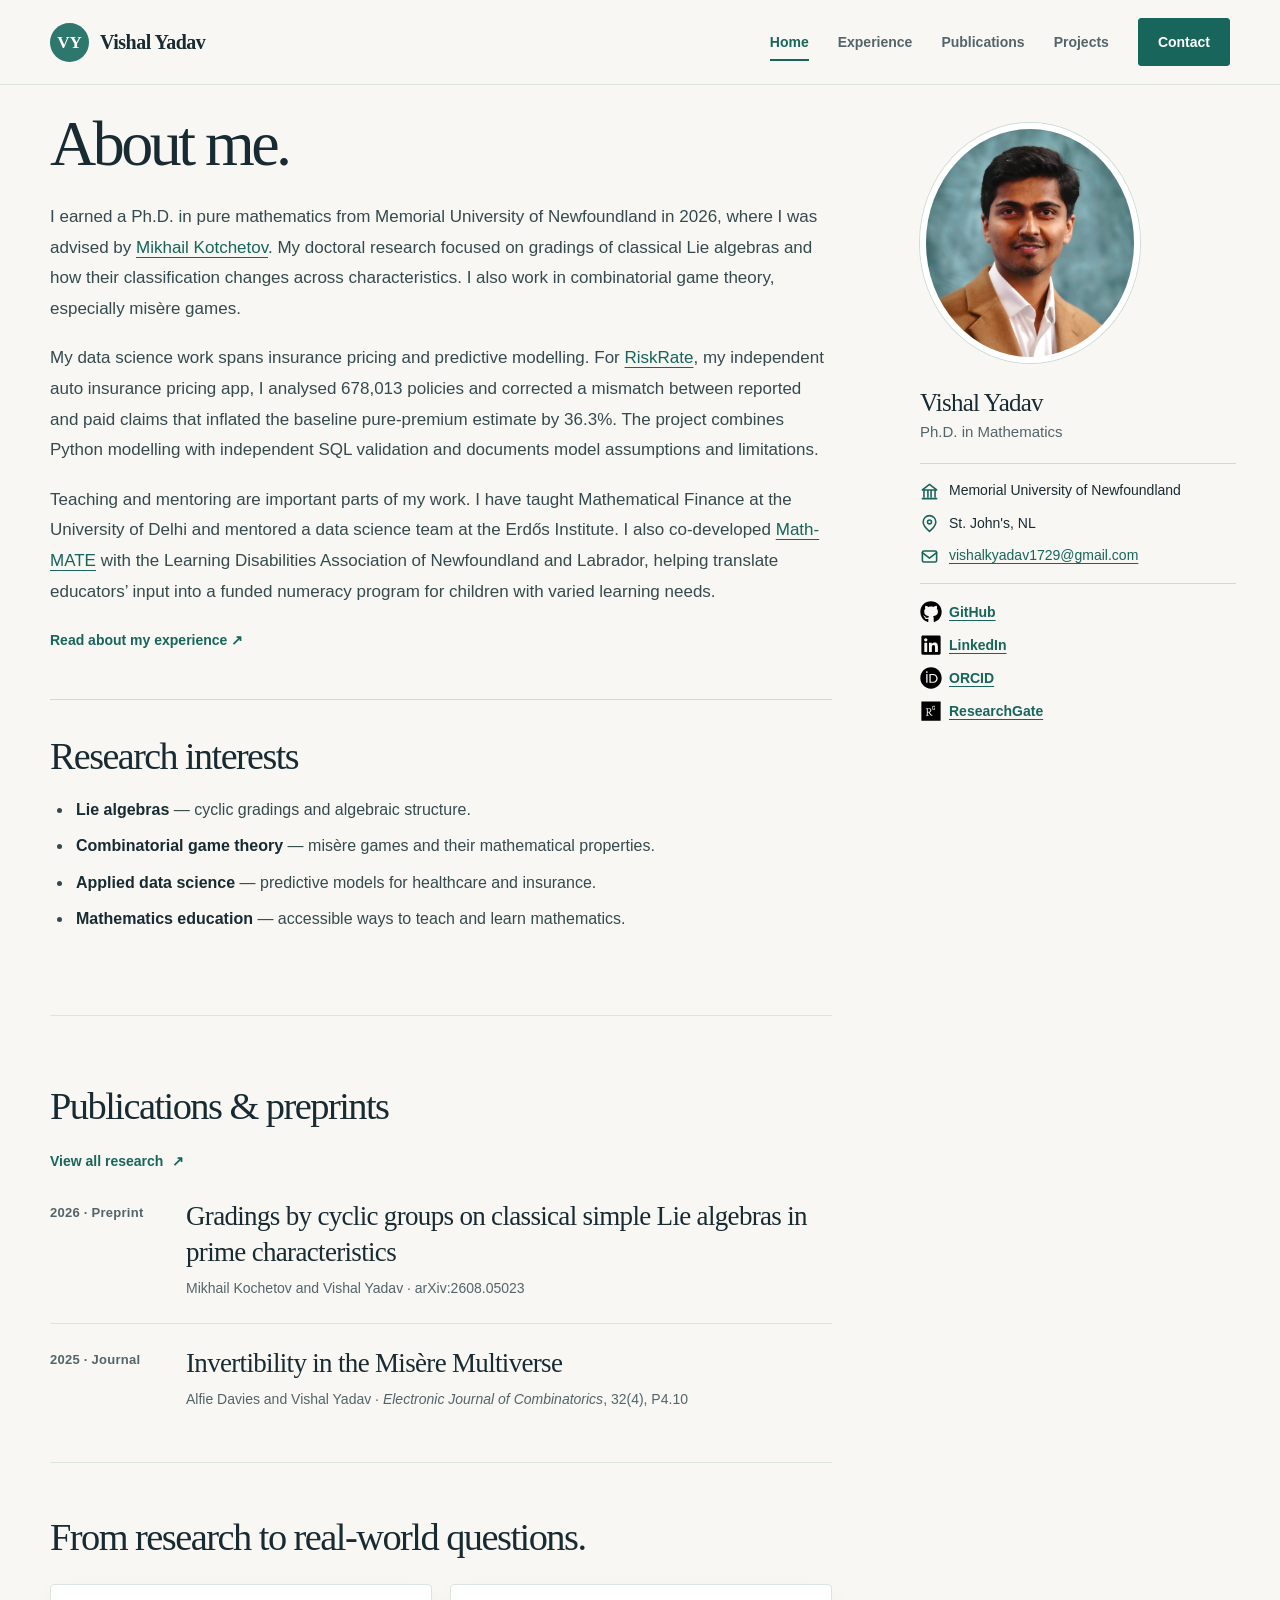
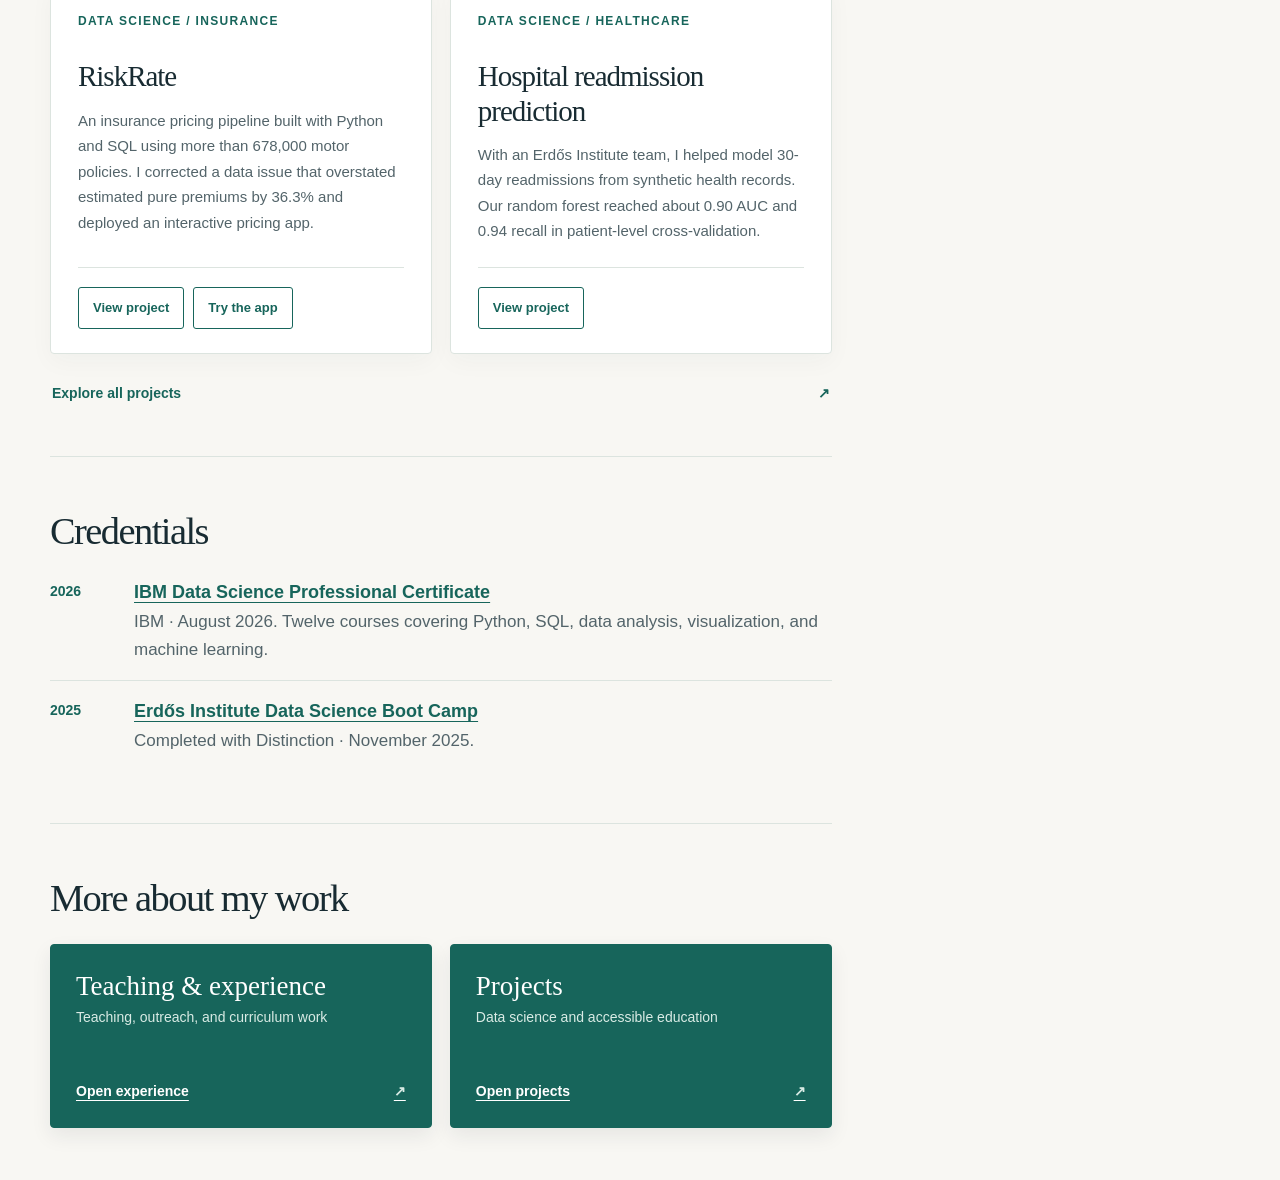
==== commit eaa0ee43: "commit" ====
--- a/index.html
+++ b/index.html
@@ -37,10 +37,10 @@
             </ul>
             <nav class="profile-social" aria-label="Online profiles">
               <!-- Brand marks from Font Awesome Free 6.7.2 (CC BY 4.0). -->
-              <a href="https://github.com/vishalyadav1729" target="_blank" rel="noopener noreferrer"><img src="https://cdn.jsdelivr.net/npm/@fortawesome/fontawesome-free@6.7.2/svgs/brands/github.svg" alt="" aria-hidden="true"><span>GitHub</span></a>
-              <a href="https://www.linkedin.com/in/vishal-yadav1729/" target="_blank" rel="noopener noreferrer"><img src="https://cdn.jsdelivr.net/npm/@fortawesome/fontawesome-free@6.7.2/svgs/brands/linkedin.svg" alt="" aria-hidden="true"><span>LinkedIn</span></a>
-              <a href="https://orcid.org/0009-0005-4583-9429" target="_blank" rel="noopener noreferrer"><img src="https://cdn.jsdelivr.net/npm/@fortawesome/fontawesome-free@6.7.2/svgs/brands/orcid.svg" alt="" aria-hidden="true"><span>ORCID</span></a>
-              <a href="https://www.researchgate.net/profile/Vishal-Yadav-47" target="_blank" rel="noopener noreferrer"><img src="https://cdn.jsdelivr.net/npm/@fortawesome/fontawesome-free@6.7.2/svgs/brands/researchgate.svg" alt="" aria-hidden="true"><span>ResearchGate</span></a>
+              <a href="https://github.com/vishalyadav1729" target="_blank" rel="noopener noreferrer"><img src="assets/github.svg" alt="" aria-hidden="true"><span>GitHub</span></a>
+              <a href="https://www.linkedin.com/in/vishal-yadav1729/" target="_blank" rel="noopener noreferrer"><img src="assets/linkedin.svg" alt="" aria-hidden="true"><span>LinkedIn</span></a>
+              <a href="https://orcid.org/0009-0005-4583-9429" target="_blank" rel="noopener noreferrer"><img src="assets/orcid.svg" alt="" aria-hidden="true"><span>ORCID</span></a>
+              <a href="https://www.researchgate.net/profile/Vishal-Yadav-47" target="_blank" rel="noopener noreferrer"><img src="assets/researchgate.svg" alt="" aria-hidden="true"><span>ResearchGate</span></a>
             </nav>
           </div>
         </aside>
--- a/academic.css
+++ b/academic.css
@@ -207,8 +207,8 @@
 .profile-facts svg { display: block; flex: none; width: 19px; height: 19px; color: var(--accent); fill: none; stroke: currentColor; stroke-width: 2; stroke-linecap: round; stroke-linejoin: round; }
 .profile-facts a, .profile-social a { color: var(--accent); text-underline-offset: 3px; }
 .profile-social { display: grid; gap: 7px; padding-top: 15px; }
-.profile-social a { display: inline-flex; align-items: center; gap: 10px; width: fit-content; min-height: 24px; font-size: 14px; font-weight: 700; text-decoration: none; }
-.profile-social img { display: block; flex: none; width: 19px; height: 19px; }
+.profile-social a { display: inline-flex; align-items: center; gap: 7px; width: fit-content; min-height: 26px; font-size: 14px; font-weight: 700; text-decoration: none; }
+.profile-social img { display: block; flex: none; width: 22px; height: 22px; }
 .profile-social a span { text-decoration: underline; text-underline-offset: 3px; }
 
 /* Homepage sections */
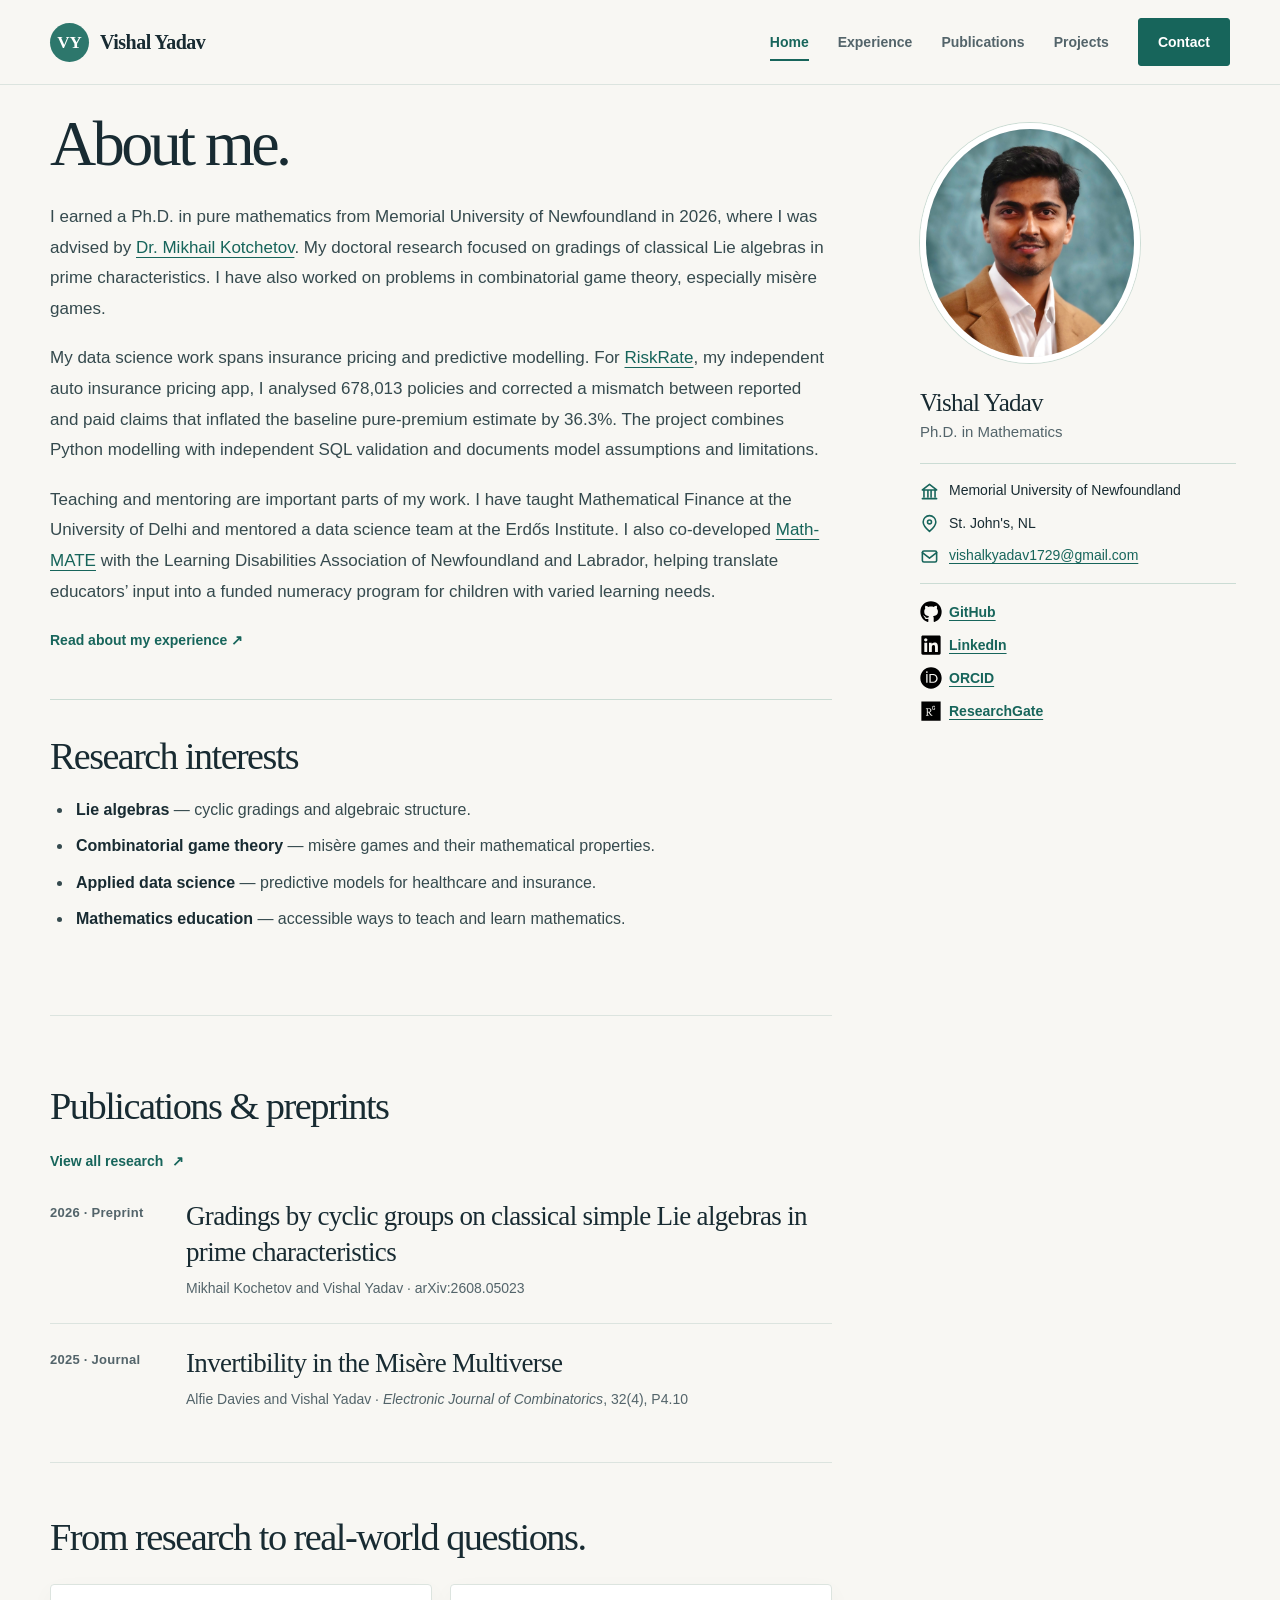
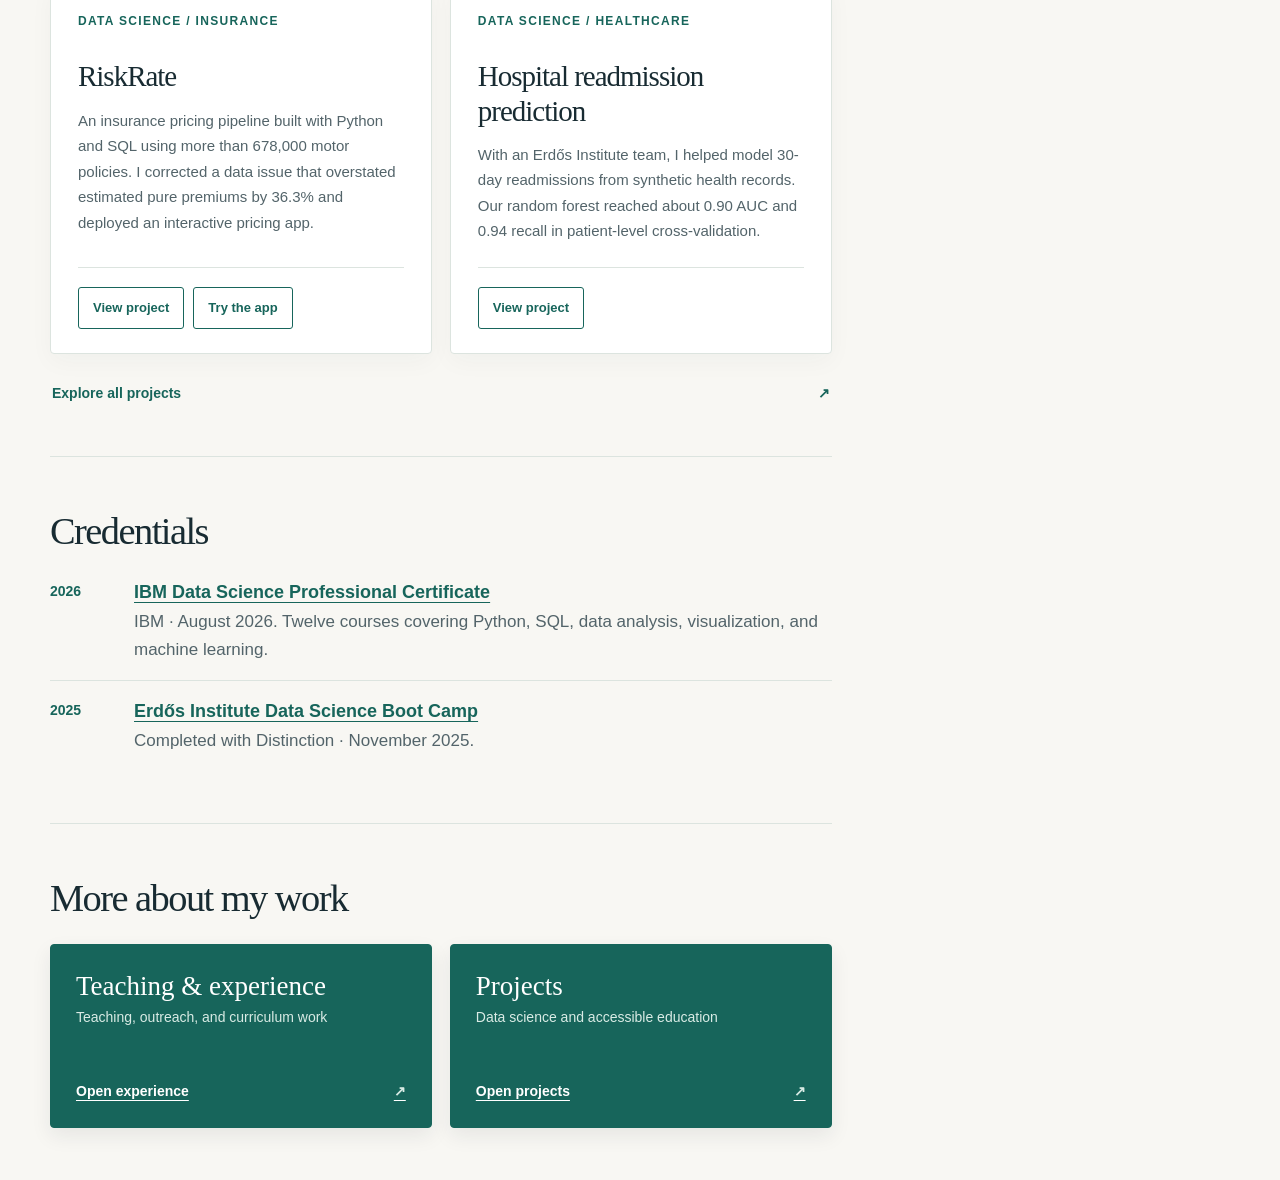
==== commit 32f1564f: "commit" ====
--- a/index.html
+++ b/index.html
@@ -50,7 +50,7 @@
         <div class="hero-copy">
           <h1 id="about-title">About me.</h1>
           <div class="hero-bio">
-            <p>I earned a Ph.D. in pure mathematics from Memorial University of Newfoundland in 2026, where I was advised by <a href="https://www.math.mun.ca/~mikhail/" target="_blank" rel="noopener noreferrer">Mikhail Kotchetov</a>. My doctoral research focused on gradings of classical Lie algebras and how their classification changes across characteristics. I also work in combinatorial game theory, especially misère games.</p>
+            <p>I earned a Ph.D. in pure mathematics from Memorial University of Newfoundland in 2026, where I was advised by <a href="https://www.math.mun.ca/~mikhail/" target="_blank" rel="noopener noreferrer">Dr. Mikhail Kotchetov</a>. My doctoral research focused on gradings of classical Lie algebras in prime characteristics. I have also worked on problems in combinatorial game theory, especially misère games.</p>
             <p>My data science work spans insurance pricing and predictive modelling. For <a href="https://riskrate.streamlit.app/" target="_blank" rel="noopener noreferrer">RiskRate</a>, my independent auto insurance pricing app, I analysed 678,013 policies and corrected a mismatch between reported and paid claims that inflated the baseline pure-premium estimate by 36.3%. The project combines Python modelling with independent SQL validation and documents model assumptions and limitations.</p>
             <p>Teaching and mentoring are important parts of my work. I have taught Mathematical Finance at the University of Delhi and mentored a data science team at the Erdős Institute. I also co-developed <a href="https://mathmate.ldanl.ca/" target="_blank" rel="noopener noreferrer">Math-MATE</a> with the Learning Disabilities Association of Newfoundland and Labrador, helping translate educators’ input into a funded numeracy program for children with varied learning needs.</p>
           </div>
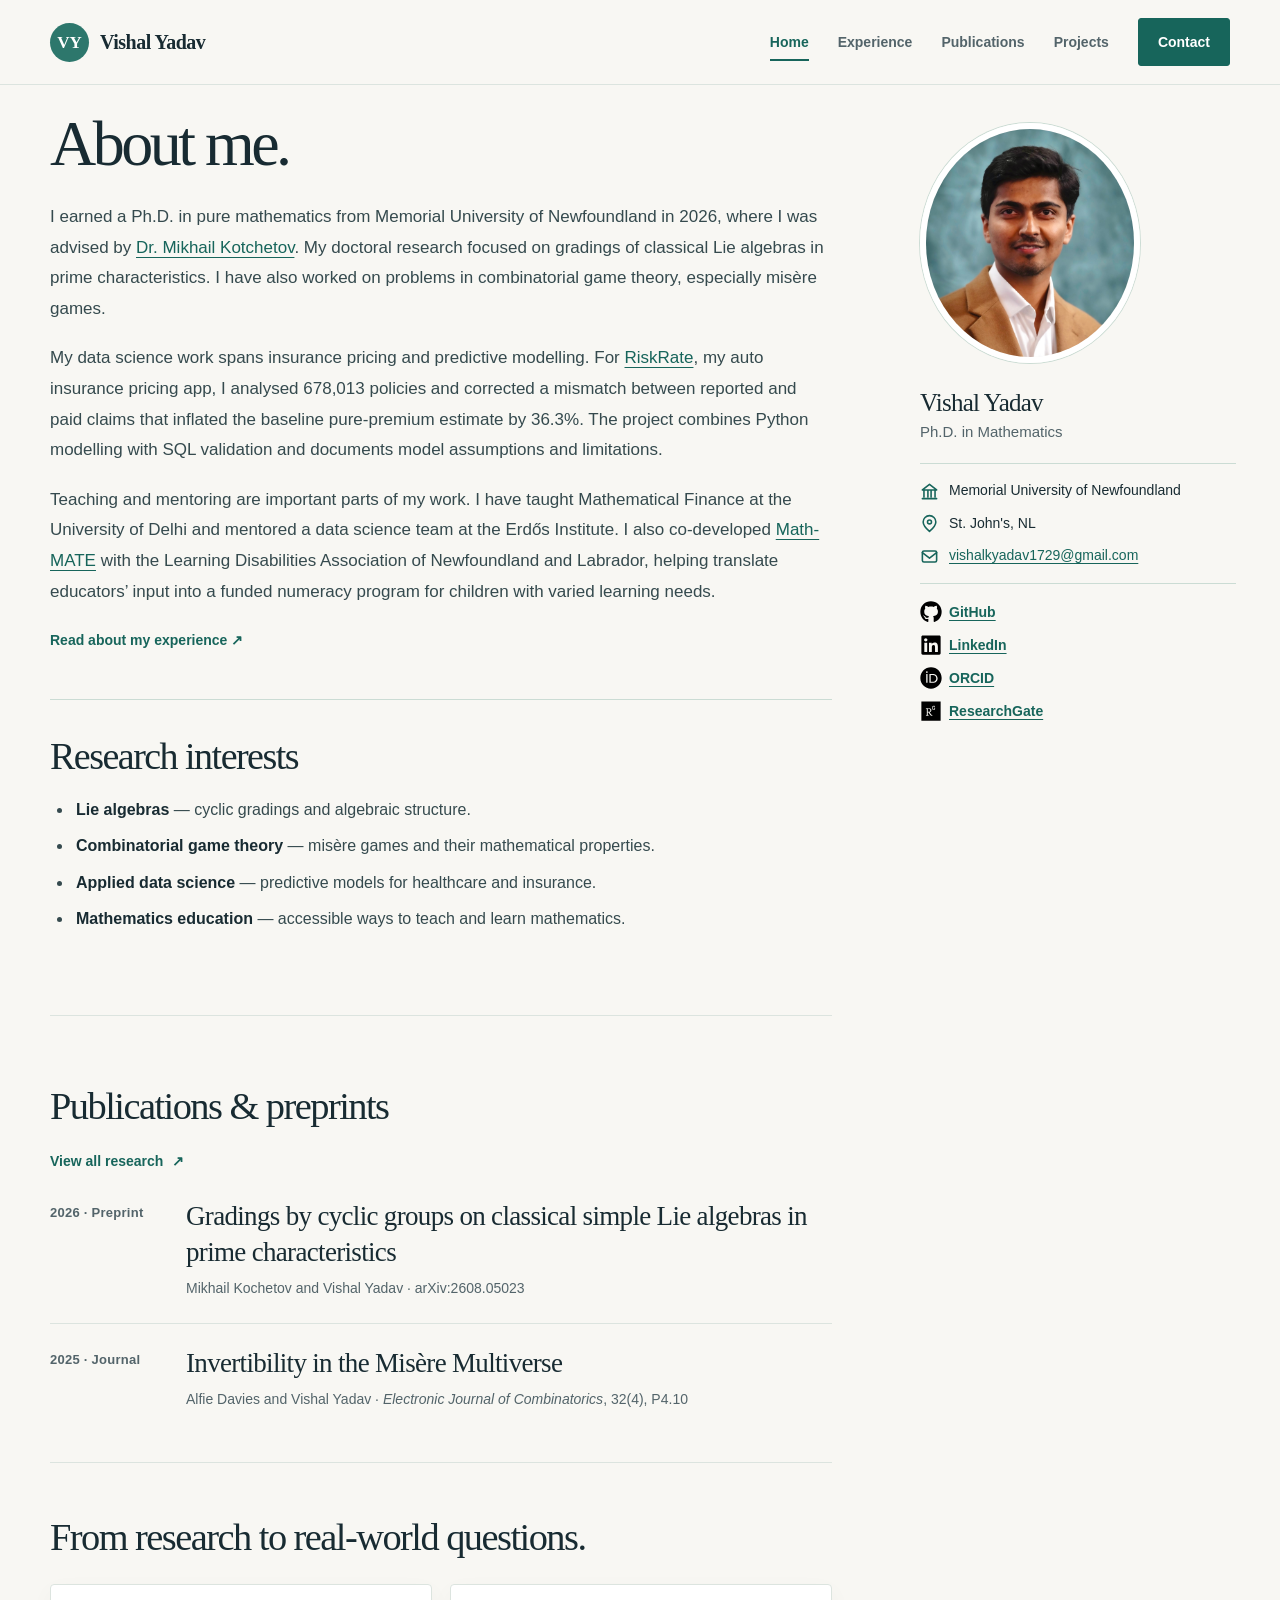
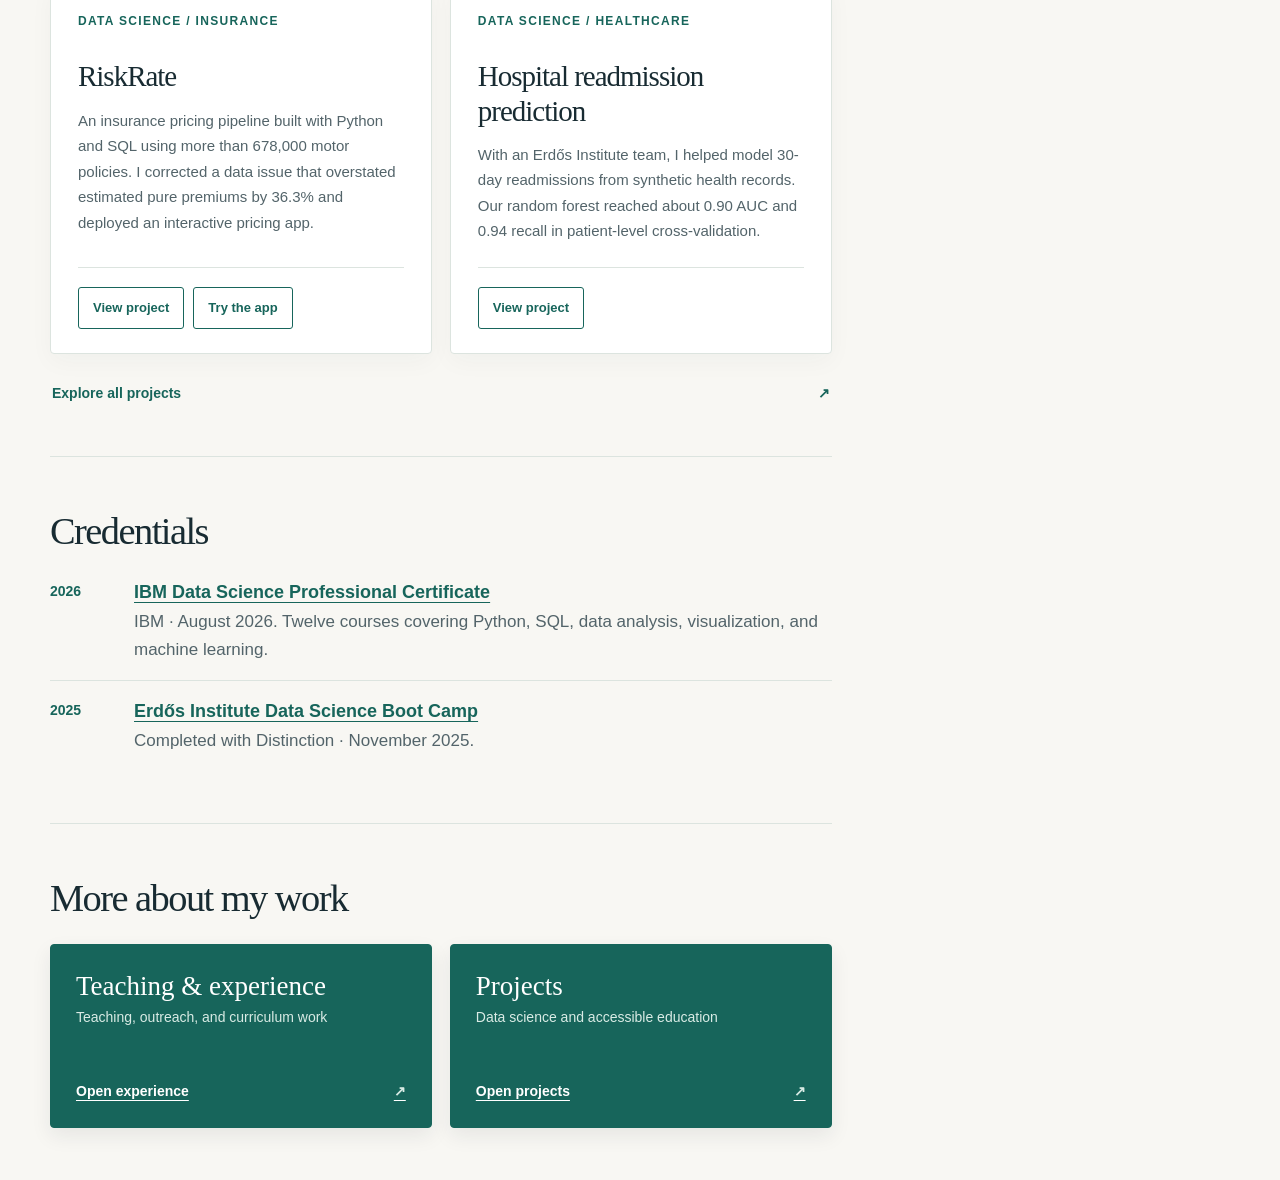
==== commit fc541a4c: "commit" ====
--- a/index.html
+++ b/index.html
@@ -51,7 +51,7 @@
           <h1 id="about-title">About me.</h1>
           <div class="hero-bio">
             <p>I earned a Ph.D. in pure mathematics from Memorial University of Newfoundland in 2026, where I was advised by <a href="https://www.math.mun.ca/~mikhail/" target="_blank" rel="noopener noreferrer">Dr. Mikhail Kotchetov</a>. My doctoral research focused on gradings of classical Lie algebras in prime characteristics. I have also worked on problems in combinatorial game theory, especially misère games.</p>
-            <p>My data science work spans insurance pricing and predictive modelling. For <a href="https://riskrate.streamlit.app/" target="_blank" rel="noopener noreferrer">RiskRate</a>, my independent auto insurance pricing app, I analysed 678,013 policies and corrected a mismatch between reported and paid claims that inflated the baseline pure-premium estimate by 36.3%. The project combines Python modelling with independent SQL validation and documents model assumptions and limitations.</p>
+            <p>My data science work spans insurance pricing and predictive modelling. For <a href="https://riskrate.streamlit.app/" target="_blank" rel="noopener noreferrer">RiskRate</a>, my auto insurance pricing app, I analysed 678,013 policies and corrected a mismatch between reported and paid claims that inflated the baseline pure-premium estimate by 36.3%. The project combines Python modelling with SQL validation and documents model assumptions and limitations.</p>
             <p>Teaching and mentoring are important parts of my work. I have taught Mathematical Finance at the University of Delhi and mentored a data science team at the Erdős Institute. I also co-developed <a href="https://mathmate.ldanl.ca/" target="_blank" rel="noopener noreferrer">Math-MATE</a> with the Learning Disabilities Association of Newfoundland and Labrador, helping translate educators’ input into a funded numeracy program for children with varied learning needs.</p>
           </div>
           <a class="text-link hero-more" href="about.html">Read about my experience <span aria-hidden="true">↗</span></a>
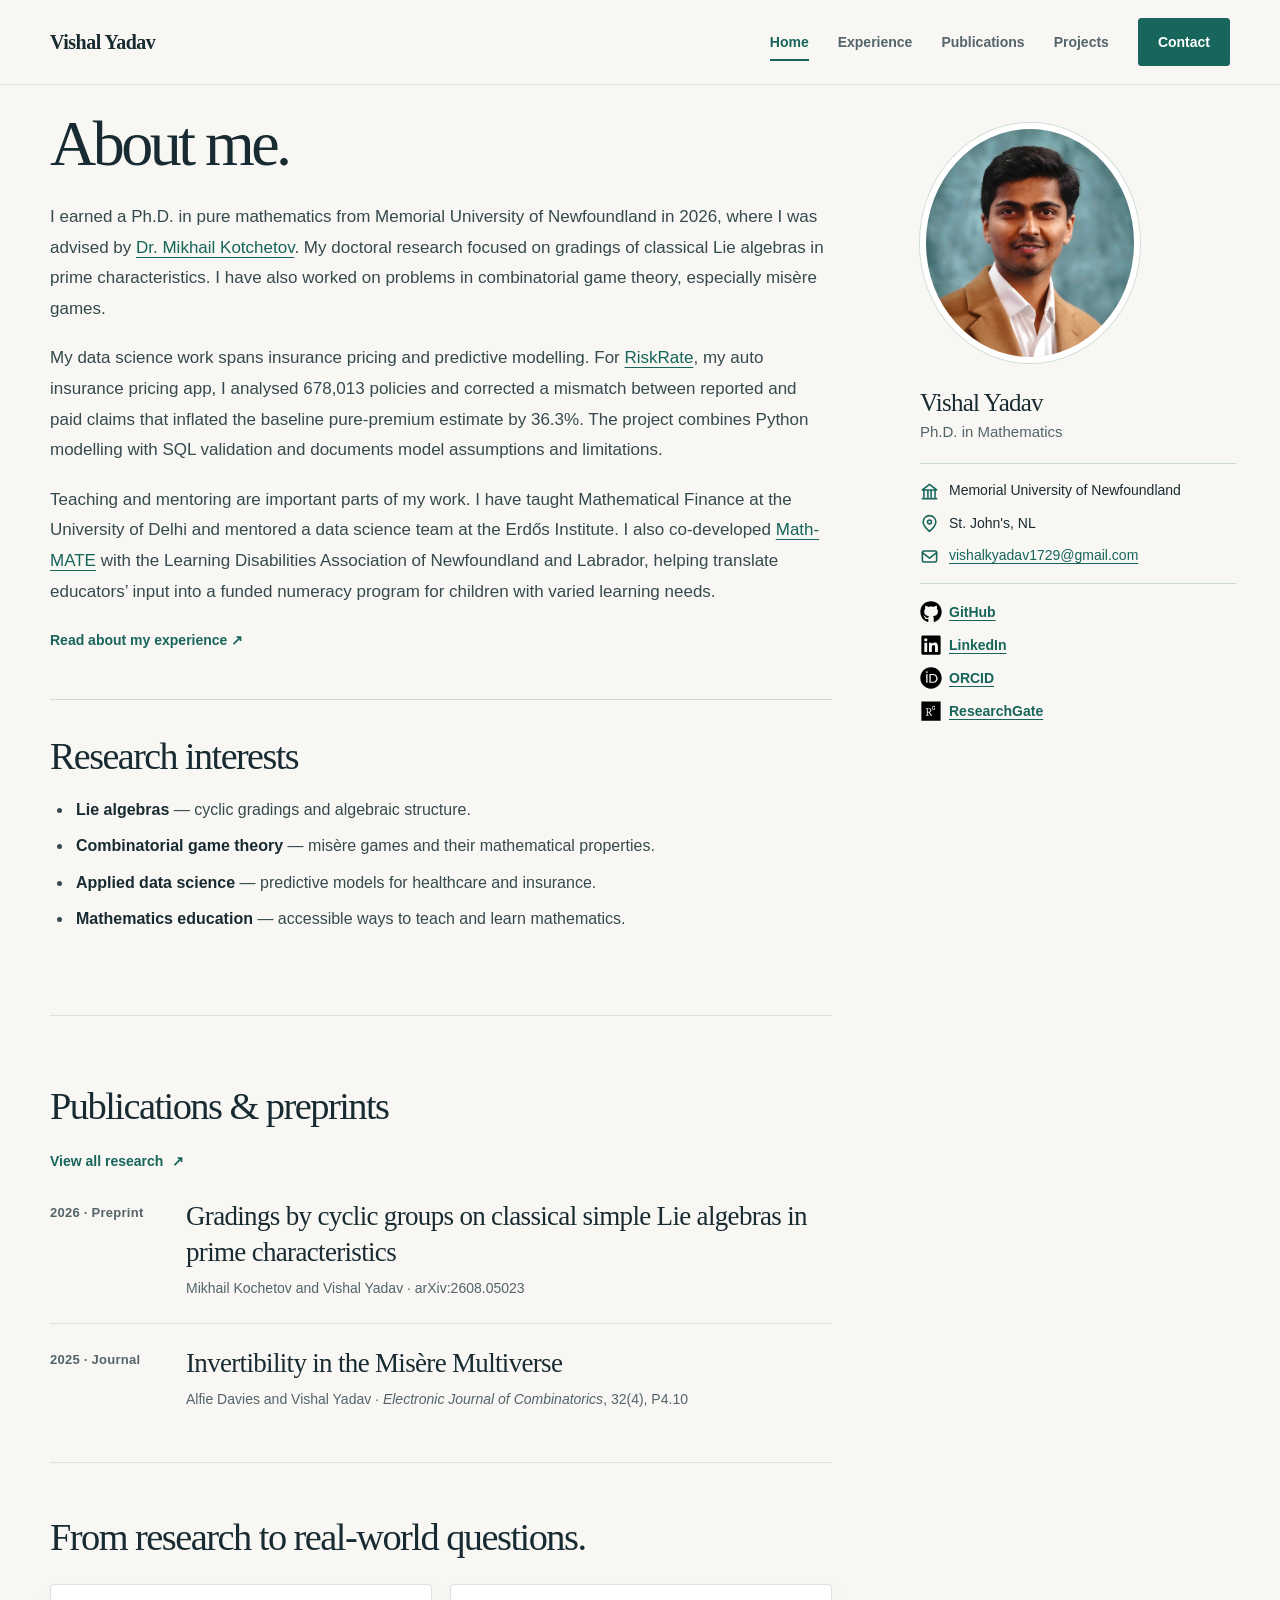
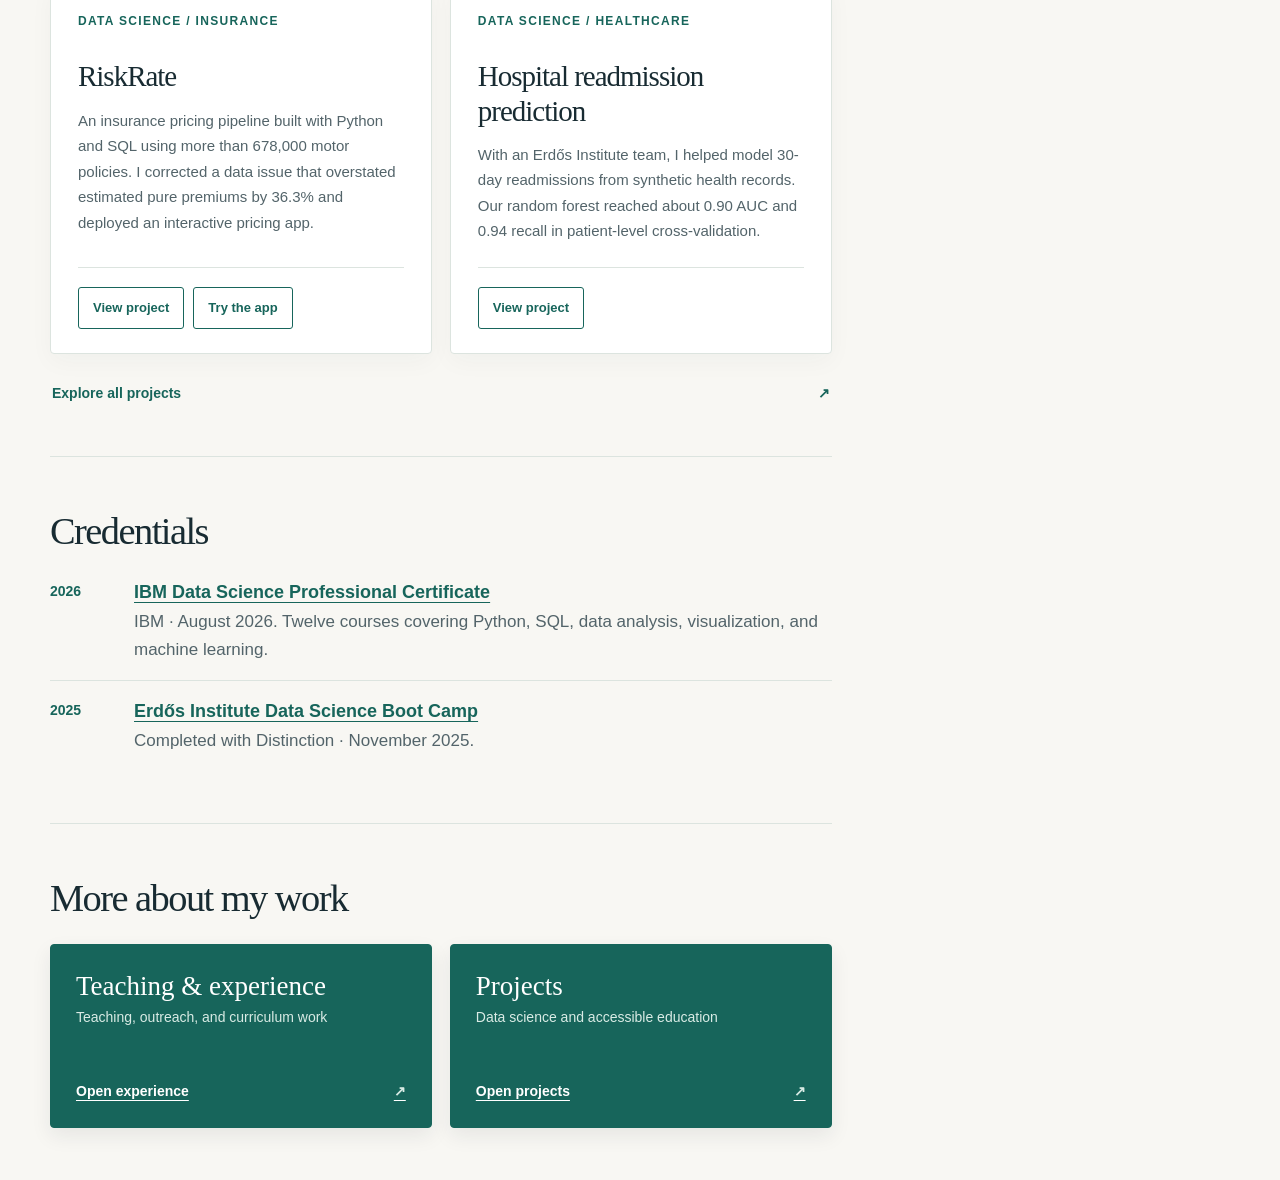
==== commit 5df68ee9: "commit" ====
--- a/index.html
+++ b/index.html
@@ -12,7 +12,7 @@
   <a class="skip-link" href="#main">Skip to content</a>
   <header class="site-header">
     <div class="header-inner container">
-      <a class="brand" href="index.html" aria-label="Vishal Yadav, home"><span class="brand-mark">VY</span><span class="brand-name">Vishal Yadav</span></a>
+      <a class="brand" href="index.html" aria-label="Vishal Yadav, home"><span class="brand-name">Vishal Yadav</span></a>
       <nav class="main-nav" aria-label="Main navigation">
         <a href="index.html" aria-current="page">Home</a>
         <a href="about.html">Experience</a>
--- a/academic.css
+++ b/academic.css
@@ -22,7 +22,6 @@
 .site-header { border-bottom: 1px solid var(--line); background: #fff; }
 .header-inner { min-height: 76px; display: flex; justify-content: space-between; align-items: center; gap: 28px; }
 .brand { color: var(--ink); text-decoration: none; white-space: nowrap; }
-.brand-mark { display: none; }
 .brand-name { font-family: var(--serif); font-size: 23px; font-weight: 700; letter-spacing: -.025em; }
 .main-nav { display: flex; flex-wrap: wrap; justify-content: flex-end; align-items: center; gap: 27px; }
 .main-nav a { color: var(--muted); font-size: 14px; font-weight: 600; text-decoration: none; }
@@ -165,8 +164,7 @@
 /* Navigation */
 .site-header { position: sticky; top: 0; z-index: 10; background: var(--paper); }
 .header-inner { min-height: 84px; }
-.brand { display: inline-flex; align-items: center; gap: 11px; }
-.brand-mark { display: flex; align-items: center; justify-content: center; flex: none; width: 39px; height: 39px; border-radius: 50%; background: #2d776c; color: #fff; font-family: var(--serif); font-size: 17px; font-weight: 700; line-height: 1; }
+.brand { display: inline-flex; align-items: center; }
 .brand-name { font-size: 20px; }
 .main-nav { gap: 29px; }
 .main-nav a { position: relative; font-size: 14px; font-weight: 600; }
